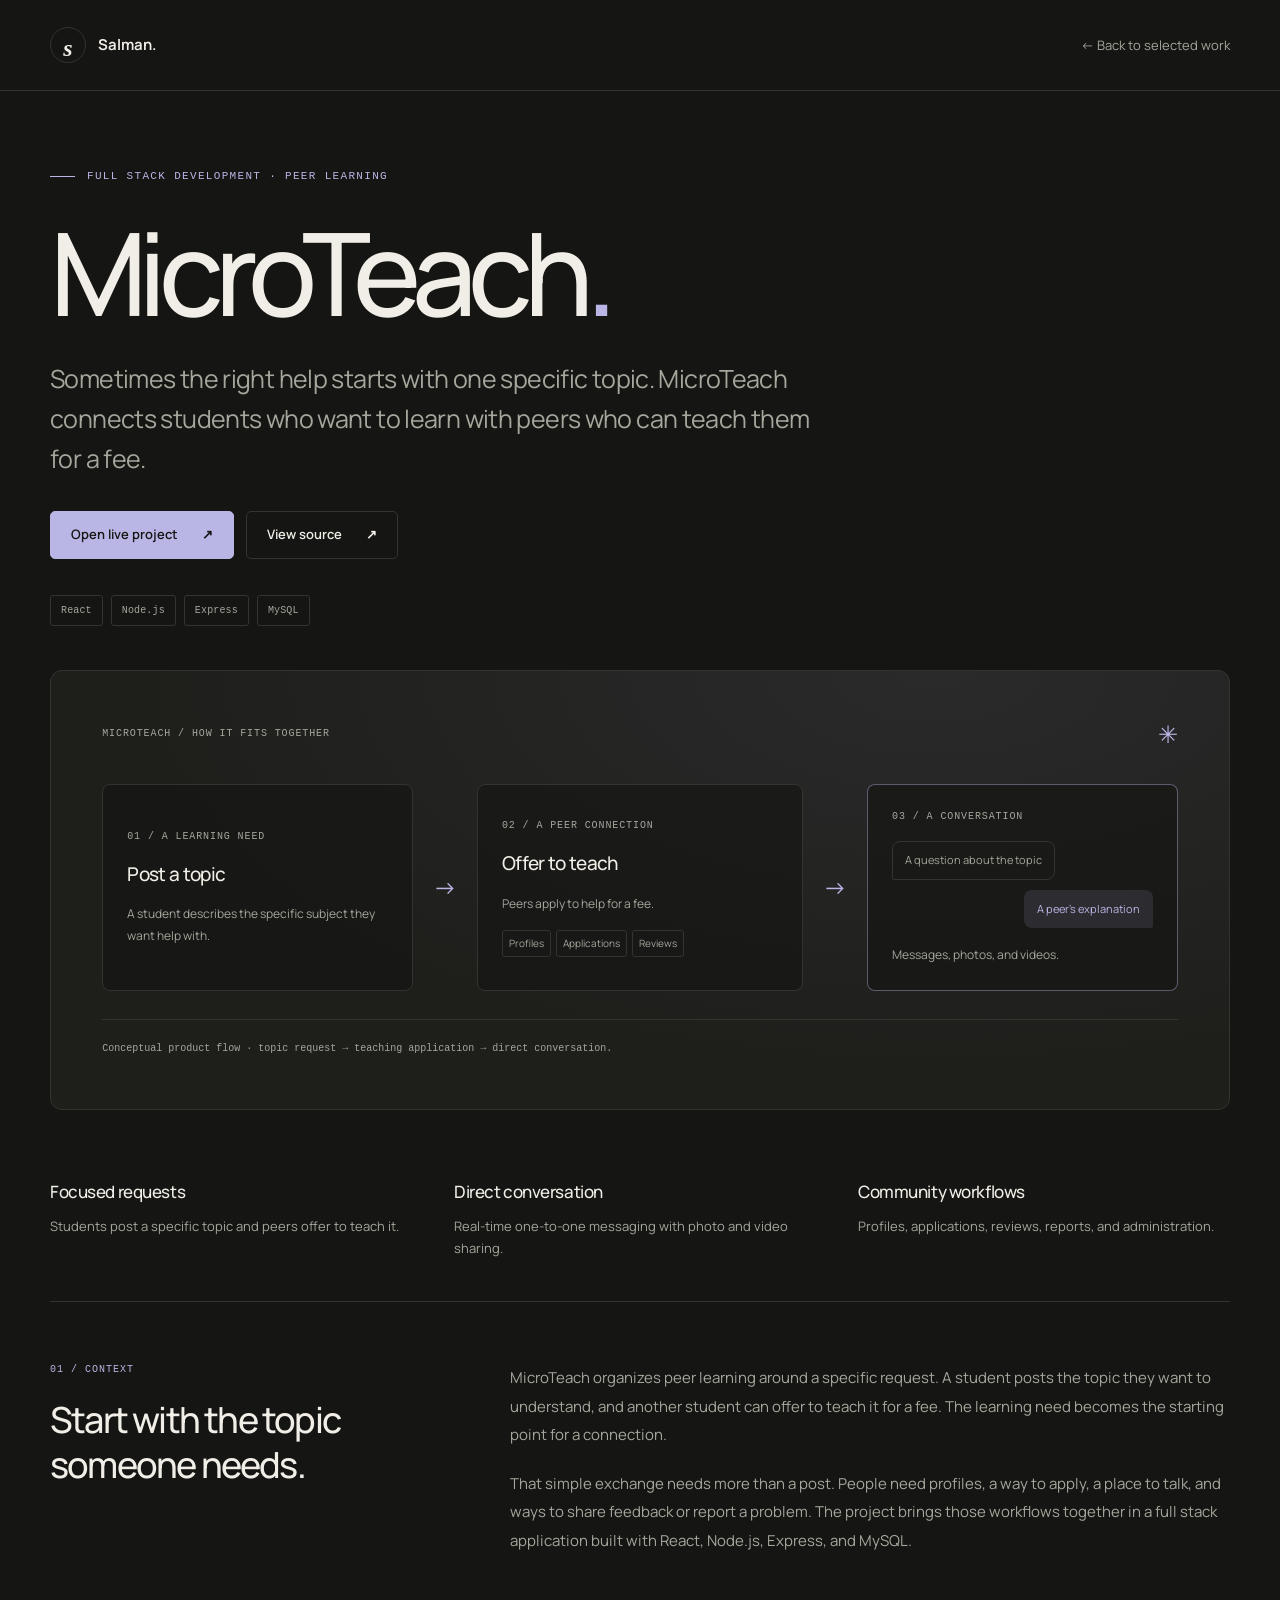
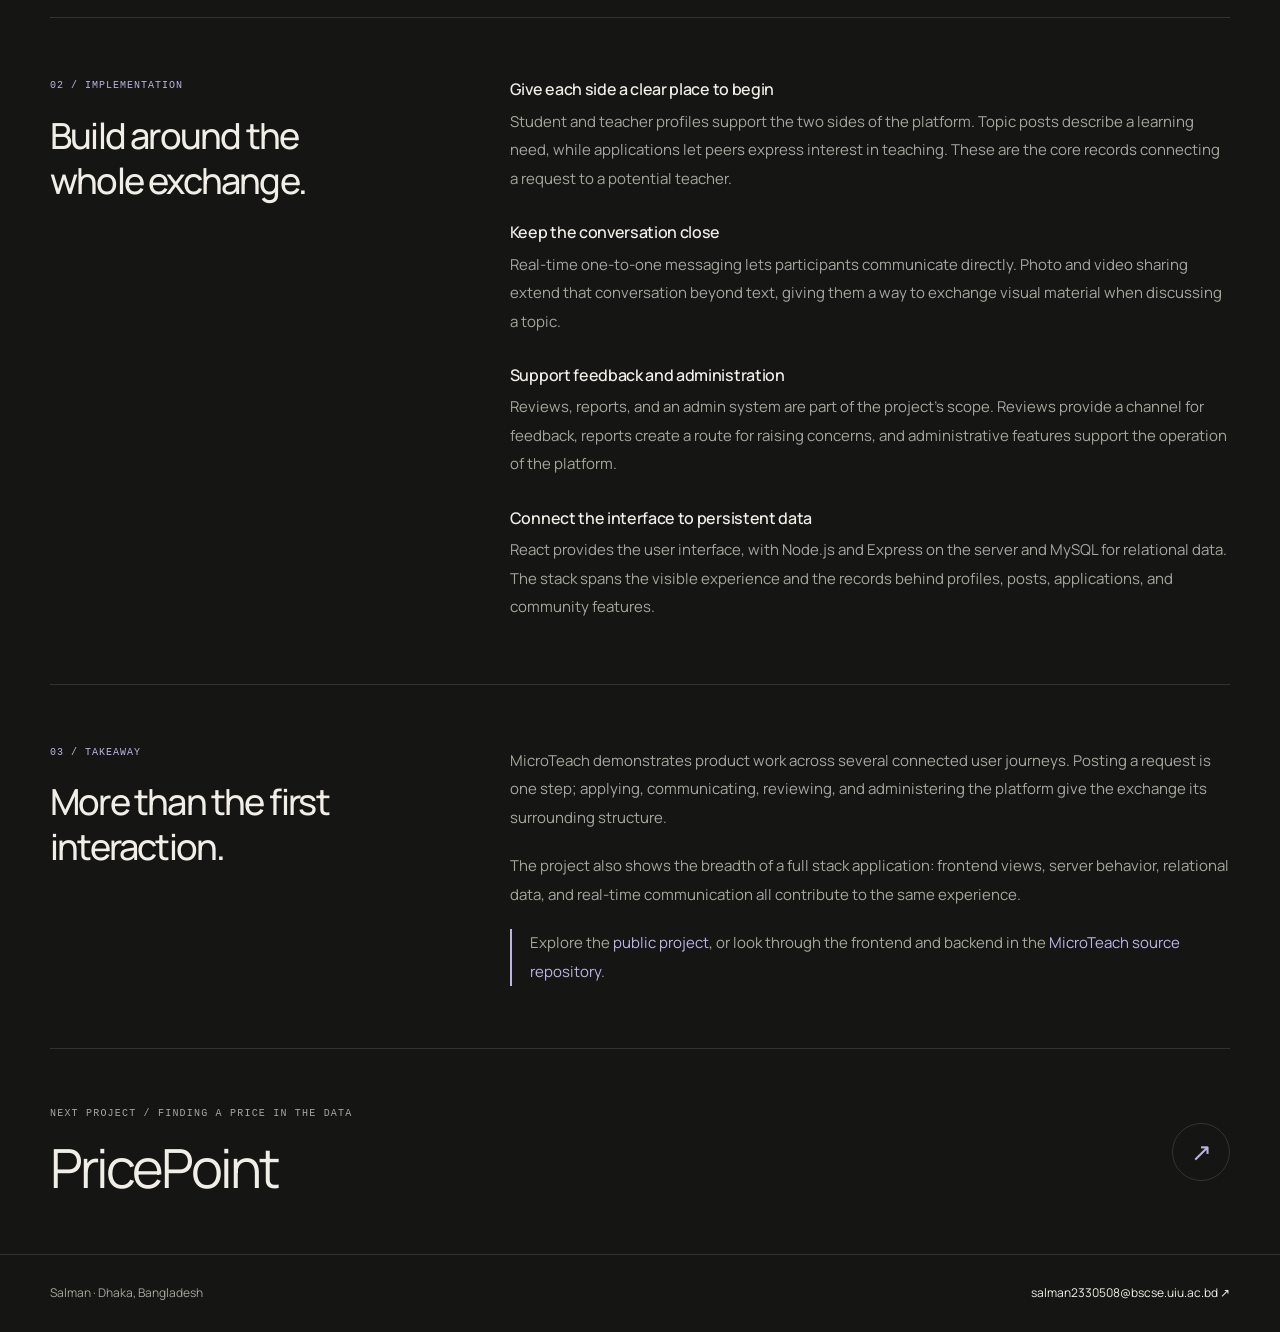
==== projects/microteach.html @ 87fa9e5b "Redesign portfolio around data science projects and optimize interactions" ====
<!DOCTYPE html>
<html lang="en">
<head>
  <meta charset="utf-8" />
  <meta name="viewport" content="width=device-width, initial-scale=1" />
  <script src="../assets/js/theme.js"></script>
  <meta name="theme-color" content="#151513" />
  <meta name="description" content="A peer teaching platform where students post specific learning needs and peers offer to teach them for a fee." />
  <meta name="author" content="Salman" />
  <meta property="og:type" content="article" />
  <meta property="og:title" content="MicroTeach — Salman" />
  <meta property="og:description" content="A peer teaching platform where students post specific learning needs and peers offer to teach them for a fee." />
  <meta property="og:url" content="https://deepsalman.github.io/Portfolio/projects/microteach.html" />
  <meta property="og:site_name" content="Salman · Selected Work" />
  <meta property="og:image" content="https://deepsalman.github.io/Portfolio/assets/images/social-preview.png" />
  <meta property="og:image:alt" content="Salman — selected work in machine learning, AI, and full stack development." />
  <meta name="twitter:card" content="summary_large_image" />
  <meta name="twitter:image" content="https://deepsalman.github.io/Portfolio/assets/images/social-preview.png" />
  <link rel="canonical" href="https://deepsalman.github.io/Portfolio/projects/microteach.html" />
  <link rel="icon" href="../assets/images/favicon.svg" type="image/svg+xml" />
  <link rel="preload" href="../assets/fonts/manrope-variable.ttf" as="font" type="font/ttf" crossorigin />
  <link rel="stylesheet" href="../assets/css/style.css" />
  <link rel="stylesheet" href="../assets/css/case-study.css" />
  <script src="../assets/js/main.js" type="module"></script>
  <title>MicroTeach — Salman</title>
</head>
<body class="case-page case-page--microteach">
  <a class="skip-link" href="#main">Skip to content</a>
  <header class="case-header">
    <div class="case-container case-header-inner">
      <a class="case-brand" href="../index.html" aria-label="Salman — home"><span class="case-monogram" aria-hidden="true">s</span>Salman.</a>
      <a class="case-back" href="../index.html#work">← Back to selected work</a>
    </div>
  </header>

  <main id="main" class="case-container">
    <div class="case-hero">
      <p class="case-eyebrow">Full stack development · Peer learning</p>
      <h1 class="case-title">MicroTeach<span>.</span></h1>
      <p class="case-intro">Sometimes the right help starts with one specific topic. MicroTeach connects students who want to learn with peers who can teach them for a fee.</p>
      <div class="case-actions">
        <a class="case-button case-button-primary" href="https://microteach-six.vercel.app" target="_blank" rel="noopener noreferrer">Open live project <span aria-hidden="true">↗</span></a>
          <a class="case-button" href="https://github.com/DeepSalman/MicroTeach" target="_blank" rel="noopener noreferrer">View source <span aria-hidden="true">↗</span></a>
      </div>
      <ul class="case-tags" aria-label="Technology stack"><li>React</li><li>Node.js</li><li>Express</li><li>MySQL</li></ul>
    </div>

    <figure class="case-figure">
      <div class="case-figure-top"><span class="case-figure-label">MicroTeach / How it fits together</span><span class="case-figure-mark" aria-hidden="true">✳</span></div>
      <div class="case-diagram">
          <div class="case-diagram-card">
            <span class="case-step-label">01 / A learning need</span>
            <h2 class="case-diagram-title">Post a topic</h2>
            <p>A student describes the specific subject they want help with.</p>
          </div>
          <span class="case-diagram-arrow" aria-hidden="true">→</span>
          <div class="case-diagram-card">
            <span class="case-step-label">02 / A peer connection</span>
            <h2 class="case-diagram-title">Offer to teach</h2>
            <p>Peers apply to help for a fee.</p>
            <ul class="case-feature-list"><li>Profiles</li><li>Applications</li><li>Reviews</li></ul>
          </div>
          <span class="case-diagram-arrow" aria-hidden="true">→</span>
          <div class="case-diagram-card is-accent">
            <span class="case-step-label">03 / A conversation</span>
            <div class="case-message">A question about the topic</div>
            <div class="case-message reply">A peer’s explanation</div>
            <p>Messages, photos, and videos.</p>
          </div>
      </div>
      <figcaption class="case-figure-caption">Conceptual product flow · topic request → teaching application → direct conversation.</figcaption>
    </figure>

    <ul class="case-highlights" aria-label="Project highlights">
        <li><strong>Focused requests</strong><span>Students post a specific topic and peers offer to teach it.</span></li>
        <li><strong>Direct conversation</strong><span>Real-time one-to-one messaging with photo and video sharing.</span></li>
        <li><strong>Community workflows</strong><span>Profiles, applications, reviews, reports, and administration.</span></li>
    </ul>

      <section class="case-section" aria-labelledby="section-1">
        <h2 class="case-section-title" id="section-1"><span class="case-section-number">01 / CONTEXT</span>Start with the topic someone needs.</h2>
        <div class="case-copy"><p>MicroTeach organizes peer learning around a specific request. A student posts the topic they want to understand, and another student can offer to teach it for a fee. The learning need becomes the starting point for a connection.</p>
              <p>That simple exchange needs more than a post. People need profiles, a way to apply, a place to talk, and ways to share feedback or report a problem. The project brings those workflows together in a full stack application built with React, Node.js, Express, and MySQL.</p></div>
      </section>

      <section class="case-section" aria-labelledby="section-2">
        <h2 class="case-section-title" id="section-2"><span class="case-section-number">02 / IMPLEMENTATION</span>Build around the whole exchange.</h2>
        <div class="case-copy"><h3>Give each side a clear place to begin</h3>
              <p>Student and teacher profiles support the two sides of the platform. Topic posts describe a learning need, while applications let peers express interest in teaching. These are the core records connecting a request to a potential teacher.</p>
              <h3>Keep the conversation close</h3>
              <p>Real-time one-to-one messaging lets participants communicate directly. Photo and video sharing extend that conversation beyond text, giving them a way to exchange visual material when discussing a topic.</p>
              <h3>Support feedback and administration</h3>
              <p>Reviews, reports, and an admin system are part of the project’s scope. Reviews provide a channel for feedback, reports create a route for raising concerns, and administrative features support the operation of the platform.</p>
              <h3>Connect the interface to persistent data</h3>
              <p>React provides the user interface, with Node.js and Express on the server and MySQL for relational data. The stack spans the visible experience and the records behind profiles, posts, applications, and community features.</p></div>
      </section>

      <section class="case-section" aria-labelledby="section-3">
        <h2 class="case-section-title" id="section-3"><span class="case-section-number">03 / TAKEAWAY</span>More than the first interaction.</h2>
        <div class="case-copy"><p>MicroTeach demonstrates product work across several connected user journeys. Posting a request is one step; applying, communicating, reviewing, and administering the platform give the exchange its surrounding structure.</p>
              <p>The project also shows the breadth of a full stack application: frontend views, server behavior, relational data, and real-time communication all contribute to the same experience.</p>
              <p class="case-note">Explore the <a href="https://microteach-six.vercel.app" target="_blank" rel="noopener noreferrer">public project</a>, or look through the frontend and backend in the <a href="https://github.com/DeepSalman/MicroTeach" target="_blank" rel="noopener noreferrer">MicroTeach source repository</a>.</p></div>
      </section>

    <nav aria-label="More selected work">
      <a class="case-next" href="pricepoint.html" aria-label="Next project: PricePoint — Finding a price in the data">
        <span><span class="case-next-label">Next project / Finding a price in the data</span><span class="case-next-title">PricePoint</span></span>
        <span class="case-next-arrow" aria-hidden="true">↗</span>
      </a>
    </nav>
  </main>

  <footer class="case-footer">
    <div class="case-container case-footer-inner">
      <span>Salman · Dhaka, Bangladesh</span>
      <a href="mailto:salman2330508@bscse.uiu.ac.bd">salman2330508@bscse.uiu.ac.bd ↗</a>
    </div>
  </footer>
</body>
</html>
---- assets/css/style.css ----
@font-face{font-family:Manrope;src:url('../fonts/manrope-variable.ttf') format('truetype');font-weight:200 800;font-style:normal;font-display:swap}

:root{color-scheme:dark;--bg:#151513;--surface:#1e1e1b;--surface-raised:#272722;--text:#f1eee7;--muted:#a6a69d;--line:#34342f;--accent:#e7ac83;--sage:#b7c9a0;--font-sans:Manrope,Arial,sans-serif;--font-serif:Georgia,'Times New Roman',serif;--font-mono:'SFMono-Regular',Consolas,'Liberation Mono',monospace;--ease:cubic-bezier(.2,.7,.2,1)}

:root[data-theme=light]{color-scheme:light;--bg:#f4f1e9;--surface:#ebe7dd;--surface-raised:#e3dfd4;--text:#24251f;--muted:#66685f;--line:#d4d1c5;--accent:#96512d;--sage:#516744}

*,*::before,*::after{box-sizing:border-box}
html{scroll-behavior:smooth;scroll-padding-top:100px}
body{margin:0;background:var(--bg);color:var(--text);font-family:var(--font-sans);font-size:15px;line-height:1.7;-webkit-font-smoothing:antialiased}
body:has(dialog[open]){overflow:hidden}
button,input,textarea{font:inherit}
button,a{-webkit-tap-highlight-color:transparent}
button{cursor:pointer}
button{color:inherit}
a{color:inherit;text-decoration:none}
img,svg{display:block;max-width:100%}
button svg,a svg{flex-shrink:0}
h1,h2,h3,p{margin:0}
h1,h2,h3{line-height:1.15;letter-spacing:-.045em;font-weight:500}
p{color:var(--muted)}
em{font-family:var(--font-serif);font-weight:400;color:var(--accent)}
::selection{color:var(--bg);background:var(--accent)}
:focus-visible{outline:2px solid var(--accent);outline-offset:6px}
.container{width:calc(100% - 112px);max-width:1224px;margin-inline:auto}
.skip-link{position:fixed;top:-80px;left:24px;background:var(--accent);color:#151513;padding:12px 20px;z-index:100}
.skip-link:focus{top:12px}

.site-header{position:relative;z-index:20}
.nav{min-height:112px;display:flex;align-items:center;gap:32px;border-bottom:1px solid var(--line)}
.brand{display:flex;align-items:center;gap:17px;margin-right:auto}
.brand-mark{display:flex;align-items:baseline;font-family:var(--font-serif);font-weight:bold;font-size:53px;line-height:1;letter-spacing:-6px;width:49px}
.brand-mark span{color:var(--accent)}
.brand-name{font-size:18px;letter-spacing:-.05em;font-weight:700}
.brand-name>span{display:block;font-family:var(--font-mono);font-size:8px;letter-spacing:.13em;color:var(--muted);margin-top:3px}
.nav-links{display:flex;align-items:center;gap:34px;order:1}
.nav-link{font-size:13px;color:var(--muted);transition:color .2s}
.nav-link:hover,.text-link:hover{color:var(--accent)}
.nav-contact{font-size:13px;padding:10px 17px;border:1px solid var(--line);border-radius:6px;display:flex;gap:23px;align-items:center;transition:border-color .2s}
.nav-contact:hover{border-color:var(--accent)}
.nav-actions{display:flex;align-items:center;gap:10px;order:2}
.theme-toggle,.menu-toggle{display:grid;place-items:center;width:40px;height:40px;border:1px solid transparent;background:transparent;border-radius:50%;color:var(--muted)}
.theme-toggle:hover{border-color:var(--line);color:var(--text)}
.menu-toggle{display:none}

.hero{padding-top:76px;padding-bottom:68px;display:grid;grid-template-columns:1.3fr 1fr;gap:70px;align-items:center}
.hero-copy{padding-bottom:6px;animation:arrive .75s var(--ease) both}
.availability{display:inline-flex;align-items:center;gap:9px;font-family:var(--font-mono);font-size:9px;letter-spacing:.08em;color:var(--sage);margin-bottom:34px}
.status-dot{display:inline-block;width:6px;height:6px;background:var(--sage);border-radius:50%;flex:0 0 6px;box-shadow:0 0 0 4px color-mix(in srgb,var(--sage) 10%,transparent)}
.hero-intro{font-size:17px;color:var(--text);margin-bottom:20px;letter-spacing:-.015em}
h1{font-size:clamp(58px,6.4vw,88px);line-height:1.04;letter-spacing:-.065em}
h1 em{letter-spacing:-.065em}
.hero-description{max-width:430px;font-size:15px;line-height:1.85;margin-top:28px}
.hero-actions{display:flex;gap:12px;flex-wrap:wrap;margin-top:31px}
.button{display:inline-flex;align-items:center;justify-content:center;gap:25px;min-height:48px;padding:12px 20px;font-size:12px;font-weight:600;border:1px solid var(--line);border-radius:5px;transition:transform .2s var(--ease),background .2s,border-color .2s;white-space:nowrap}
.button:hover{transform:translateY(-2px)}
.button-primary{background:var(--accent);border-color:var(--accent);color:#241c16}
.button-primary:hover{background:#f0be9b;border-color:#f0be9b}
.button-secondary{background:transparent;color:var(--text)}
.button-secondary:hover{background:var(--surface);border-color:var(--muted)}
.button span[aria-hidden]{font-size:19px;line-height:1}
.hero-footnote{display:flex;gap:14px;align-items:center;margin-top:38px;font-size:10px;color:var(--muted);line-height:1.7}
.hero-footnote strong{font-weight:400;color:var(--text)}
.mini-cross{font-size:29px;color:var(--accent)}
.portrait-stage{height:515px;position:relative;border:1px solid #7d7767;border-radius:5px;background:#b7ad98;overflow:hidden;isolation:isolate;animation:arrive .85s .1s var(--ease) both}
.portrait-grid{position:absolute;inset:0;background-image:linear-gradient(#3b39230e 1px,transparent 1px),linear-gradient(90deg,#3b39230e 1px,transparent 1px);background-size:38px 38px}
.portrait-index{position:absolute;top:22px;left:24px;font-family:var(--font-mono);font-size:8px;letter-spacing:.1em;color:#454336;z-index:3}
.portrait-orbit{position:absolute;border:1px solid #e7deca;opacity:.55;border-radius:50%;width:360px;height:360px;top:57px;left:50%;transform:translateX(-50%)}
.orbit-two{width:430px;height:430px;top:22px}
.portrait-spark{position:absolute;font-size:88px;font-family:var(--font-serif);line-height:1;right:21px;top:54px;color:#665b46;opacity:.4;transform:rotate(10deg)}
.hero-portrait{width:100%;height:100%;object-fit:cover;object-position:center 20px;position:relative;z-index:2;filter:saturate(.72);transform:translateY(33px)}
.portrait-caption{position:absolute;bottom:0;left:0;right:0;display:flex;align-items:center;justify-content:space-between;gap:10px;padding:17px 23px;color:#f3eee3;background:#24251ee6;z-index:4;font-family:var(--font-mono);font-size:8px;letter-spacing:.04em}
.portrait-caption>span:first-child{display:flex;align-items:center;gap:9px}
.portrait-note{position:absolute;z-index:4;left:20px;bottom:73px;display:flex;gap:12px;padding:11px 16px;align-items:center;background:#ece5d6;color:#444438;border-radius:4px;font-size:10px;box-shadow:0 7px 20px #0002;transform:rotate(-4deg);line-height:1.6}
.portrait-note strong{font-weight:600}
.note-icon{font-size:28px;color:#7f7159}
.intro-strip{display:flex;align-items:center;justify-content:space-between;border-top:1px solid var(--line);border-bottom:1px solid var(--line);padding-block:24px;font-family:var(--font-mono);font-size:9px;letter-spacing:.05em;color:var(--muted)}
.intro-strip a{font-family:var(--font-sans);font-size:11px;letter-spacing:0;color:var(--text);display:flex;align-items:center;gap:32px}
.intro-strip a span{color:var(--accent);font-size:19px}

.section{padding-block:108px}
.section-heading{display:flex;align-items:flex-end;justify-content:space-between;gap:44px;margin-bottom:42px}
.eyebrow{font-family:var(--font-mono);font-size:9px;line-height:1.5;letter-spacing:.14em;color:var(--muted);display:flex;gap:18px;align-items:center;margin-bottom:24px}
.eyebrow>span{color:var(--accent)}
h2{font-size:clamp(32px,3.5vw,47px);line-height:1.18;letter-spacing:-.05em}
.section-heading>p{font-size:12px;line-height:1.9;margin-bottom:3px}
.project-grid{display:grid;grid-template-columns:1fr 1fr;gap:26px}
.project-card{position:relative;display:flex;flex-direction:column;border:1px solid var(--line);border-radius:6px;overflow:hidden;background:var(--surface);transition:border-color .25s,transform .25s var(--ease)}
.project-card:hover{border-color:var(--muted);transform:translateY(-4px)}
.project-card.featured{grid-column:1/-1;display:grid;grid-template-columns:1fr 1.1fr;min-height:360px}
.project-copy{padding:32px;display:flex;flex-direction:column;align-items:flex-start;flex:1}
.featured .project-copy{padding:44px}
.project-index{font-family:var(--font-mono);font-size:9px;letter-spacing:.1em;color:var(--muted);margin-bottom:22px}
.project-copy h3{font-size:30px;margin-bottom:14px}
.featured .project-copy h3{font-size:38px}
.project-copy p{font-size:12px;line-height:1.85;max-width:350px;margin-bottom:20px}
.project-tags{display:flex;flex-wrap:wrap;gap:7px;margin-bottom:25px}
.project-tags span{font-family:var(--font-mono);font-size:8px;border:1px solid var(--line);border-radius:3px;padding:4px 8px;color:var(--muted)}
.project-cta{display:flex;justify-content:space-between;align-items:center;width:100%;font-size:11px;color:var(--text);margin-top:auto}
.project-cta .arrow-circle{width:30px;height:30px;display:grid;place-items:center;border:1px solid var(--line);border-radius:50%;font-size:17px;transition:background .2s,color .2s}
.project-card:hover .arrow-circle{background:var(--accent);color:var(--bg);border-color:var(--accent)}
.project-art{height:270px;position:relative;overflow:hidden;display:flex;align-items:center;justify-content:center;border-bottom:1px solid var(--line);order:-1}
.featured .project-art{height:100%;min-height:350px;border-bottom:0;border-left:1px solid var(--line);order:0}
.art-pricepoint{background:#b9aa8e;color:#262a25}
.art-routegpt{background:#b6c1a3;color:#303e31}
.art-microteach{background:#c2b8ca;color:#42364e}
.art-caption{position:absolute;bottom:15px;left:20px;right:20px;display:flex;justify-content:space-between;font:8px var(--font-mono);letter-spacing:.08em;opacity:.75;z-index:3}
.art-pricepoint::before,.art-routegpt::before,.art-microteach::before{content:'';position:absolute;inset:0;background-image:linear-gradient(#00000006 1px,transparent 1px),linear-gradient(90deg,#00000006 1px,transparent 1px);background-size:26px 26px}
.model-window{position:relative;width:80%;max-width:390px;border-radius:8px;background:#20241f;color:#e1e5d8;padding:20px 24px;box-shadow:0 14px 28px #342b2420;transform:rotate(-3deg);transition:transform .4s var(--ease)}
.project-card:hover .model-window{transform:rotate(0)}
.model-window-top{display:flex;align-items:center;gap:5px;font:9px var(--font-mono);padding-bottom:15px;border-bottom:1px solid #ffffff18}
.model-window-top i{width:5px;height:5px;border-radius:50%;background:#777a69}
.model-window-top span{margin-left:9px;color:#b5bcaa}
.model-window-title{display:flex;align-items:center;justify-content:space-between;padding-top:17px;font-size:11px}
.model-window-title span{font:8px var(--font-mono);color:#bcc9a7;border:1px solid #798569;border-radius:3px;padding:3px 6px}
.model-chart{width:100%;height:112px;margin:12px 0}
.model-footer{font:8px var(--font-mono);display:flex;justify-content:space-between;border-top:1px solid #ffffff18;padding-top:12px;color:#c9c6b8}
.route-diagram{position:relative;width:86%;height:83%}
.route-callout{position:absolute;top:32px;left:30px;background:#f0f0e4;padding:11px 15px;border-radius:6px;box-shadow:0 4px 15px #27362610;font-size:11px;color:#334230}
.route-callout span{display:block;font:7px var(--font-mono);opacity:.6;margin-bottom:3px}
.teach-board{width:82%;height:76%;position:relative}
.teach-card{position:absolute;border:1px solid #fff5;border-radius:6px;padding:18px 20px;box-shadow:0 8px 20px #40354b15;background:#f0eaf1;color:#443c49;width:82%;top:17px;left:0;transform:rotate(-5deg)}
.teach-card.second{left:auto;right:0;top:86px;transform:rotate(4deg);background:#463c50;color:#eee8f2}
.teach-card>span{display:block;font:8px var(--font-mono);opacity:.7;margin-bottom:10px}
.teach-card strong{font-size:17px;letter-spacing:-.03em;font-weight:500}
.teach-card small{display:block;font-size:9px;margin-top:8px;opacity:.8}
.teach-avatars{position:absolute;right:18px;top:17px;display:flex}
.teach-avatars i{width:22px;height:22px;display:grid;place-items:center;border:2px solid #f0eaf1;border-radius:50%;background:#b6bc9c;color:#34392b;font-style:normal;font-size:9px}
.teach-avatars i+i{margin-left:-6px;background:#d6b298}
.work-footer{display:flex;justify-content:space-between;align-items:center;gap:20px;padding-top:24px;font-size:10px;color:var(--muted)}
.text-link{display:inline-flex;gap:20px;align-items:center;font-size:11px;transition:color .2s}
.text-link span{font-size:17px}

.about-section{padding-block:100px;background:var(--surface);border-block:1px solid var(--line)}
.about-grid{display:grid;grid-template-columns:1fr 1.1fr;gap:110px}
.about-heading h2{font-size:clamp(33px,3.6vw,48px)}
.about-lead{font-size:12px;margin-top:20px;margin-bottom:32px}
.about-heading .text-link{color:var(--accent)}
.about-content>p{font-size:13px;line-height:1.95;margin-bottom:20px}
.about-content>p:first-child{font-size:16px;color:var(--text);line-height:1.8}
.about-facts{display:grid;grid-template-columns:1fr 1fr;border-top:1px solid var(--line);margin-top:30px;padding-top:25px;gap:20px}
.about-facts>div{display:flex;flex-direction:column;gap:12px}
.about-facts strong{font-size:37px;line-height:1;letter-spacing:-.06em;font-weight:500}
.about-facts strong>span{color:var(--accent)}
.about-facts div>span{font-size:10px;line-height:1.7;color:var(--muted)}
.journey{display:grid;grid-template-columns:.45fr 1.65fr;gap:70px;margin-top:74px;padding-top:36px;border-top:1px solid var(--line)}
.journey-label{font:9px/1.9 var(--font-mono);letter-spacing:.1em;color:var(--muted)}
.journey-item{display:grid;grid-template-columns:143px 1fr auto;gap:22px;padding:23px 0;border-bottom:1px solid var(--line);align-items:start}
.journey-item:first-child{padding-top:0}
.journey-item:last-child{border:0;padding-bottom:0}
.journey-date{font:8px/1.8 var(--font-mono);color:var(--muted);padding-top:2px}
.journey-item h3{font-size:13px;letter-spacing:-.02em;margin-bottom:7px;line-height:1.5}
.journey-item p{font-size:10px}
.journey-type{font:7px var(--font-mono);border:1px solid var(--line);padding:5px 7px;border-radius:3px;color:var(--muted);margin-top:2px}

.capability-grid{display:grid;grid-template-columns:repeat(3,1fr);border:1px solid var(--line);border-radius:6px;overflow:hidden}
.capability{padding:32px;display:flex;flex-direction:column;position:relative}
.capability+.capability{border-left:1px solid var(--line)}
.capability-icon{width:44px;height:44px;border:1px solid var(--line);border-radius:9px;display:grid;place-items:center;font-family:var(--font-serif);font-size:29px;color:var(--accent);margin-bottom:35px}
.code-icon{font:17px var(--font-mono)}
.capability-number{position:absolute;right:27px;top:45px;font:8px var(--font-mono);letter-spacing:.06em;color:var(--muted)}
.capability h3{font-size:18px;letter-spacing:-.03em;margin-bottom:16px;line-height:1.3}
.capability p{font-size:11px;line-height:1.85;margin-bottom:25px}
.tags{display:flex;gap:7px;flex-wrap:wrap;margin-top:auto;align-content:flex-start;min-height:69px}
.tags span{font-size:9px;line-height:1.5;padding:4px 9px;border-radius:3px;background:var(--surface);color:var(--muted)}
.capability>a{font-size:9px;margin-top:28px;display:flex;justify-content:space-between;align-items:center;gap:10px;color:var(--accent)}
.capability>a span{font-size:17px}
.currently{padding:32px 0 0;display:grid;grid-template-columns:1fr 1.5fr auto;align-items:center;gap:30px}
.currently>div{display:flex;align-items:center;gap:13px}
.currently .eyebrow{margin:0;font-size:8px;letter-spacing:.06em}
.currently>p{font-size:12px;line-height:1.8}
.currently-symbol{font-size:36px;color:var(--line)}

.os-invite{display:grid;grid-template-columns:260px 1fr auto;gap:36px;align-items:center;padding-block:30px;padding-inline:32px;background:var(--surface);border:1px solid var(--line);border-radius:7px}
.os-preview{border:1px solid #3a3c32;border-radius:6px;overflow:hidden;color:#cdd4bb;transform:rotate(-3deg);background:#191b16}
.os-preview-bar{display:flex;align-items:center;gap:4px;padding:10px 13px;border-bottom:1px solid #35382e}
.os-preview-bar i{width:5px;height:5px;background:#717563;border-radius:50%}
.os-preview-bar span{margin-left:12px;font:8px var(--font-mono);color:#888e79}
.os-preview-body{font:9px/2 var(--font-mono);padding:17px 14px}
.os-preview-body>span:first-child{color:#e7ac83}
.os-preview-result{color:#848f74;font-size:8px}
.os-invite .eyebrow{font-size:8px;margin-bottom:10px;color:var(--accent)}
.os-invite h2{font-size:22px;letter-spacing:-.035em;margin-bottom:11px}
.os-invite p:not(.eyebrow){font-size:11px;max-width:330px}
.os-invite .button{font-size:10px;gap:17px;padding-inline:17px}

.contact-section{padding-top:125px;padding-bottom:80px;display:grid;grid-template-columns:1.3fr 1fr;align-items:end;gap:75px}
.contact-section h2{font-size:clamp(39px,4.7vw,63px);line-height:1.1}
.contact-section>div>p:not(.eyebrow){max-width:430px;font-size:12px;line-height:1.9;margin-top:24px}
.contact-email{display:inline-flex;align-items:center;gap:60px;font-size:23px;letter-spacing:-.05em;border-bottom:1px solid var(--accent);padding:13px 0 10px;color:var(--accent);margin-top:26px}
.contact-email span{font-size:34px}
.contact-small-label{font:8px var(--font-mono);letter-spacing:.09em;color:var(--muted)}
.email-row{display:flex;align-items:center;justify-content:space-between;border-bottom:1px solid var(--line);gap:12px;padding:15px 0}
.email-row>a{font-size:12px}
.email-row>a:hover{color:var(--accent)}
.copy-button{display:grid;place-items:center;width:32px;height:36px;background:transparent;border:0;color:var(--muted)}
.copy-button:hover{color:var(--accent)}
.social-links{display:flex;gap:28px;justify-content:space-between;margin-top:22px;font-size:10px}
.social-links a:hover{color:var(--accent)}
.site-footer{border-top:1px solid var(--line);padding-block:26px;display:flex;gap:28px;align-items:center}
.footer-brand{font-weight:700;font-size:21px;letter-spacing:-.06em;margin-right:20px}
.footer-brand span{color:var(--accent)}
.site-footer>span{font-size:9px;color:var(--muted)}
.site-footer>span:nth-last-of-type(1){margin-left:auto}
.back-top{display:grid;place-items:center;width:32px;height:32px;border:1px solid var(--line);border-radius:50%;color:var(--muted);font-size:16px}
.back-top:hover{color:var(--accent);border-color:var(--accent)}
.toast{position:fixed;bottom:24px;left:50%;transform:translate(-50%,20px);padding:14px 22px;border:1px solid var(--line);background:var(--surface-raised);color:var(--text);font-size:12px;border-radius:6px;z-index:100;max-width:calc(100% - 32px);width:max-content;opacity:0;visibility:hidden;transition:opacity .2s,transform .2s,visibility .2s;box-shadow:0 8px 30px #0002}
.toast.visible{visibility:visible;opacity:1;transform:translate(-50%,0)}

@keyframes arrive{from{opacity:0;transform:translateY(18px)}
to{opacity:1;transform:translateY(0)}
}

@media(min-width:1500px){.hero{padding-top:90px;padding-bottom:80px}
.portrait-stage{height:550px}
.hero-portrait{object-position:center 10px}
}

@media(max-width:1100px){.container{width:calc(100% - 72px)}
.hero{gap:35px;padding-top:55px}
.portrait-stage{height:480px}
h1{font-size:68px}
.hero-actions .button{gap:15px;padding-inline:16px;font-size:11px}
.hero-description{font-size:14px}
.about-grid{gap:60px}
.journey{gap:40px;grid-template-columns:.35fr 1.65fr}
.journey-item{grid-template-columns:120px 1fr;gap:18px}
.journey-type{display:none}
.capability{padding:25px}
.capability-number{right:22px;font-size:7px}
.capability h3{font-size:16px}
.os-invite{grid-template-columns:200px 1fr;gap:28px}
.os-invite .button{grid-column:2;justify-self:start;margin-top:-12px}
.os-preview{grid-row:span 2}
.contact-section{gap:40px}
.email-row>a{font-size:10px}
.nav{gap:20px}
.nav-links{gap:25px}
}

@media(max-width:760px){html{scroll-padding-top:25px}
.container{width:calc(100% - 40px)}
.nav{min-height:88px;gap:14px;flex-wrap:wrap}
.brand{gap:12px}
.brand-mark{font-size:44px;width:39px}
.brand-name{font-size:16px}
.brand-name>span{font-size:7px}
.nav-actions{order:1}
.nav-links{order:2;width:100%;gap:24px;padding-bottom:22px;justify-content:center}
.nav-link{font-size:12px}
.nav-contact{padding:6px 10px;font-size:12px;gap:12px}
.js .menu-toggle{display:flex;flex-direction:column;justify-content:center;gap:5px;border-radius:5px}
.menu-toggle span{display:block;height:1px;width:17px;background:currentColor;transition:transform .2s}
.menu-toggle[aria-expanded=true] span:first-child{transform:translateY(3px) rotate(45deg)}
.menu-toggle[aria-expanded=true] span:last-child{transform:translateY(-3px) rotate(-45deg)}
.js .nav-links{display:none}
.js .nav-links.is-open{display:flex}
.hero{padding-top:45px;padding-bottom:40px;grid-template-columns:1fr;gap:40px}
.hero-copy{max-width:560px}
.availability{font-size:8px;margin-bottom:26px;letter-spacing:.035em}
.hero-intro{font-size:15px;margin-bottom:16px}
h1{font-size:clamp(59px,11.8vw,85px);line-height:1.04}
.hero-description{max-width:480px;line-height:1.8;margin-top:22px}
.hero-actions{margin-top:26px;gap:10px}
.hero-actions .button{font-size:11px;min-height:47px;padding:11px 16px;gap:17px}
.hero-footnote{margin-top:27px;font-size:9px}
.mini-cross{font-size:24px}
.portrait-stage{height:440px;width:100%;max-width:560px;justify-self:center}
.hero-portrait{object-fit:contain;width:100%;height:126%;object-position:center top;transform:translateY(9px)}
.portrait-orbit{top:25px;width:340px;height:340px}
.orbit-two{top:-20px;width:430px;height:430px}
.portrait-caption{padding:15px 19px}
.portrait-index{top:19px;left:19px;font-size:7px}
.portrait-spark{right:25px;top:34px}
.portrait-note{bottom:65px}
.intro-strip{padding-block:20px;gap:20px}
.intro-strip>span{font-size:7px;line-height:1.8;max-width:185px}
.intro-strip>a{font-size:9px;gap:12px;white-space:nowrap}
.section{padding-block:65px}
.section-heading{align-items:flex-start;flex-direction:column;gap:22px;margin-bottom:28px}
.section-heading>p{font-size:12px;line-height:1.8}
.section-heading>p br{display:none}
.eyebrow{font-size:8px;margin-bottom:18px;gap:14px}
h2{font-size:36px}
.project-grid{grid-template-columns:1fr;gap:22px}
.project-card.featured{display:flex;min-height:0}
.project-card .project-art{order:-1;height:260px;min-height:0;border:0;border-bottom:1px solid var(--line)}
.project-card .project-copy{padding:25px}
.project-card .project-copy h3{font-size:29px}
.project-copy p{font-size:12px;max-width:none}
.project-index{margin-bottom:15px}
.project-tags{margin-bottom:20px}
.model-window{max-width:330px;padding:15px 23px}
.model-chart{height:90px;margin-block:7px}
.model-window-title{padding-top:12px}
.model-window-top{padding-bottom:10px}
.model-footer{font-size:7px;padding-top:9px}
.art-caption{font-size:7px;bottom:10px}
.work-footer{align-items:flex-start;font-size:9px;gap:25px}
.work-footer>span{max-width:180px}
.work-footer .text-link{font-size:10px;gap:14px;white-space:nowrap}
.about-section{padding-block:62px}
.about-grid{grid-template-columns:1fr;gap:34px}
.about-heading h2{font-size:37px}
.about-lead{margin-top:16px;margin-bottom:22px}
.about-content>p{font-size:13px}
.about-content>p:first-child{font-size:15px}
.about-facts strong{font-size:36px}
.journey{margin-top:40px;padding-top:27px;grid-template-columns:1fr;gap:24px}
.journey-label{font-size:8px}
.journey-label br{display:none}
.journey-item{grid-template-columns:1fr;gap:9px;padding-block:20px}
.journey-date{font-size:8px}
.journey-item h3{font-size:13px}
.journey-item p{font-size:11px}
.capability-grid{grid-template-columns:1fr}
.capability{padding:26px}
.capability+.capability{border-left:0;border-top:1px solid var(--line)}
.capability-icon{margin-bottom:25px}
.capability-number{top:42px;right:26px;font-size:8px}
.capability h3{font-size:19px}
.capability p{font-size:12px;max-width:420px;margin-bottom:20px}
.tags{min-height:0;gap:8px}
.tags span{font-size:10px}
.capability>a{font-size:11px;margin-top:22px}
.currently{grid-template-columns:1fr auto;gap:17px;padding-top:27px}
.currently>div{grid-column:1/-1}
.currently>p{font-size:11px}
.currently-symbol{font-size:28px}
.os-invite{grid-template-columns:1fr;gap:24px;padding:26px}
.os-preview{grid-row:auto;max-width:270px;width:100%;justify-self:start}
.os-invite .button{grid-column:auto;margin-top:0;font-size:11px}
.os-invite h2{font-size:22px}
.os-invite p:not(.eyebrow){font-size:12px}
.contact-section{padding-top:78px;padding-bottom:50px;grid-template-columns:1fr;gap:40px}
.contact-section h2{font-size:44px}
.contact-section>div>p:not(.eyebrow){font-size:13px;max-width:480px}
.contact-email{font-size:23px;margin-top:20px}
.contact-small-label{font-size:8px}
.email-row>a{font-size:12px}
.social-links{justify-content:flex-start;gap:36px;font-size:11px}
.site-footer{padding-block:25px;gap:20px;flex-wrap:wrap}
.footer-brand{font-size:22px;margin-right:auto}
.site-footer>span:first-of-type{order:4;width:100%;font-size:9px}
.site-footer>span:nth-last-of-type(1){margin-left:0}
.back-top{width:30px;height:30px}
}

@media(max-width:380px){.container{width:calc(100% - 32px)}
.hero-actions .button{padding-inline:12px;gap:10px;font-size:10px}
h1{font-size:56px}
.availability{font-size:7px}
.portrait-stage{height:390px}
.hero-portrait{height:123%}
.contact-section h2{font-size:39px}
.nav-links{gap:20px}
.nav-link,.nav-contact{font-size:10px}
.intro-strip>a{font-size:8px}
.intro-strip>span{font-size:6px;max-width:155px}
}

@media(prefers-reduced-motion:reduce){html{scroll-behavior:auto}
*,*::before,*::after{animation:none!important;transition:none!important}
.project-card:hover,.button:hover{transform:none}
}

@media print{body{background:#fff;color:#111}
.site-header,.os-invite,.theme-toggle,.copy-button,.back-top,.toast,.portrait-stage{display:none}
.container{width:100%;max-width:none}
.hero,.about-grid,.contact-section{display:block;padding:20px 0}
.section,.about-section{padding:25px 0;background:none}
.project-card,.capability{break-inside:avoid;background:#fff}
.project-art{display:none}
.project-card.featured{display:block}
.project-grid{display:block}
.project-card{margin-bottom:20px}
.project-card p,p{color:#444}
a{text-decoration:underline}
.site-footer{padding:15px 0}
h1{font-size:44px}
h2{font-size:30px}
em{color:#765137}
}

/* Filled controls need a lighter foreground against the light theme's copper. */
[data-theme=light] .button-primary,[data-theme=light] .skip-link{color:#fff}

[data-theme=light] .button-primary:hover{color:#241c16}
---- assets/css/case-study.css ----
.case-page {
  --case-accent: var(--accent, #e7ac83);
  --case-on-accent: #151513;
  overflow-x: clip;
}

.case-page--routegpt { --case-accent: #b7c9a0; }
.case-page--microteach { --case-accent: #b9b5e5; }
:root[data-theme="light"] .case-page { --case-on-accent: #fff; }
:root[data-theme="light"] .case-page--routegpt { --case-accent: #4b6742; }
:root[data-theme="light"] .case-page--microteach { --case-accent: #65518d; }
.case-page .skip-link { color: var(--case-on-accent); }
.case-container { width: min(1180px, calc(100% - 48px)); margin-inline: auto; }
.case-header { border-bottom: 1px solid var(--line, #34342f); }
.case-header-inner { display: flex; align-items: center; justify-content: space-between; min-height: 90px; gap: 24px; }
.case-brand { display: inline-flex; align-items: center; gap: 12px; color: var(--text, #f1eee7); font-size: 15px; font-weight: 650; text-decoration: none; }
.case-monogram { display: grid; place-items: center; width: 36px; height: 36px; border: 1px solid var(--line, #34342f); border-radius: 50%; font-family: var(--font-serif, Georgia, serif); font-style: italic; font-size: 24px; }
.case-back { color: var(--muted, #a6a69d); font-size: 13px; text-decoration: none; }
.case-back:hover { color: var(--text, #f1eee7); }
.case-hero { padding-block: 76px 44px; }
.case-eyebrow { display: flex; align-items: center; gap: 12px; margin: 0 0 28px; color: var(--case-accent); font-family: var(--font-mono, monospace); font-size: 11px; letter-spacing: .12em; line-height: 1.7; text-transform: uppercase; }
.case-eyebrow::before { content: ""; width: 25px; height: 1px; background: currentColor; }
.case-title { margin: 0; font-size: clamp(56px, 9vw, 118px); font-weight: 500; letter-spacing: -.075em; line-height: 1.02; }
.case-title span { color: var(--case-accent); }
.case-intro { max-width: 760px; margin: 28px 0 0; color: var(--muted, #a6a69d); font-size: clamp(18px, 2.15vw, 25px); line-height: 1.6; letter-spacing: -.025em; }
.case-actions { display: flex; flex-wrap: wrap; gap: 12px; margin-top: 32px; }
.case-button { display: inline-flex; align-items: center; justify-content: center; gap: 24px; min-height: 48px; padding: 12px 20px; border: 1px solid var(--line, #34342f); border-radius: 5px; color: var(--text, #f1eee7); font-size: 13px; font-weight: 600; line-height: 1.5; text-decoration: none; transition: background-color .15s, border-color .15s; }
.case-button:hover { background: var(--surface, #1e1e1b); border-color: var(--muted, #a6a69d); }
.case-button-primary { background: var(--case-accent); border-color: var(--case-accent); color: var(--case-on-accent); }
.case-button-primary:hover { background: #f1eee7; border-color: #f1eee7; color: #151513; }
.case-tags { display: flex; flex-wrap: wrap; gap: 8px; list-style: none; margin: 36px 0 0; padding: 0; }
.case-tags li { padding: 6px 10px; border: 1px solid var(--line, #34342f); border-radius: 3px; color: var(--muted, #a6a69d); font-family: var(--font-mono, monospace); font-size: 10px; letter-spacing: .015em; }
.case-figure { position: relative; margin: 0; padding: clamp(24px, 4vw, 52px); border: 1px solid var(--line, #34342f); border-radius: 12px; background: radial-gradient(ellipse at 75% 0%, color-mix(in srgb, var(--case-accent) 8%, transparent), transparent 65%), var(--surface, #1e1e1b); }
.case-figure-top { display: flex; align-items: center; justify-content: space-between; gap: 20px; padding-bottom: 38px; }
.case-figure-label, .case-step-label { color: var(--muted, #a6a69d); font-family: var(--font-mono, monospace); font-size: 10px; line-height: 1.6; letter-spacing: .09em; text-transform: uppercase; }
.case-figure-mark { color: var(--case-accent); font-size: 24px; line-height: 1; }
.case-diagram { display: grid; grid-template-columns: 1fr 40px 1.05fr 40px 1fr; align-items: center; gap: 12px; }
.case-diagram-card { align-self: stretch; display: flex; flex-direction: column; justify-content: center; gap: 16px; padding: 24px; border: 1px solid var(--line, #34342f); border-radius: 8px; background: color-mix(in srgb, var(--bg, #151513) 65%, transparent); }
.case-diagram-card.is-accent { border-color: color-mix(in srgb, var(--case-accent) 42%, transparent); }
.case-diagram-title { margin: 0; font-size: 19px; line-height: 1.4; font-weight: 500; letter-spacing: -.035em; }
.case-diagram-card p { margin: 0; color: var(--muted, #a6a69d); font-size: 12px; line-height: 1.8; }
.case-diagram-arrow { text-align: center; color: var(--case-accent); font-size: 24px; }
.case-models { display: grid; grid-template-columns: 1fr 1fr; gap: 8px; padding: 0; margin: 0; list-style: none; }
.case-models li { display: flex; align-items: center; min-height: 50px; padding: 10px; border-radius: 4px; background: color-mix(in srgb, var(--case-accent) 9%, transparent); color: var(--text, #f1eee7); font-size: 11px; line-height: 1.6; }
.case-feature-list { display: flex; flex-wrap: wrap; gap: 5px; list-style: none; margin: 0; padding: 0; }
.case-feature-list li { padding: 4px 6px; border: 1px solid var(--line, #34342f); border-radius: 3px; color: var(--muted, #a6a69d); font-size: 10px; }
.case-figure-caption { margin-top: 28px; padding-top: 20px; border-top: 1px solid var(--line, #34342f); color: var(--muted, #a6a69d); font-family: var(--font-mono, monospace); font-size: 10px; line-height: 1.8; }
.case-estimate { display: flex; align-items: baseline; gap: 8px; margin: 3px 0; color: var(--case-accent); }
.case-estimate span { font-size: 32px; }
.case-estimate i { display: inline-block; width: 19px; height: 2px; background: var(--case-accent); }
.case-route { display: flex; align-items: center; gap: 6px; padding-block: 8px; }
.case-route i { width: 12px; height: 12px; flex-shrink: 0; border: 2px solid var(--case-accent); border-radius: 50%; }
.case-route i:nth-of-type(2) { width: 18px; height: 18px; border-width: 4px; }
.case-route b { flex: 1; height: 1px; background: var(--case-accent); }
.case-message { max-width: 100%; width: fit-content; padding: 10px 12px; border: 1px solid var(--line, #34342f); border-radius: 8px 8px 8px 2px; color: var(--muted, #a6a69d); font-size: 11px; line-height: 1.5; }
.case-message.reply { align-self: flex-end; margin-top: -6px; border-color: transparent; border-radius: 8px 8px 2px 8px; background: color-mix(in srgb, var(--case-accent) 12%, transparent); color: var(--case-accent); }
.case-highlights { display: grid; grid-template-columns: repeat(3, 1fr); gap: 32px; margin: 40px 0 0; padding: 28px 0 42px; border-bottom: 1px solid var(--line, #34342f); list-style: none; }
.case-highlights strong { display: block; margin-bottom: 8px; color: var(--text, #f1eee7); font-size: 17px; font-weight: 500; letter-spacing: -.025em; }
.case-highlights span { display: block; color: var(--muted, #a6a69d); font-size: 13px; line-height: 1.7; }
.case-section { display: grid; grid-template-columns: .7fr 1.3fr; gap: 72px; padding-block: 62px; border-bottom: 1px solid var(--line, #34342f); }
.case-section-title { margin: 0; max-width: 320px; font-size: clamp(26px, 3vw, 36px); line-height: 1.25; font-weight: 500; letter-spacing: -.05em; }
.case-section-number { display: block; margin-bottom: 20px; color: var(--case-accent); font-family: var(--font-mono, monospace); font-size: 10px; letter-spacing: .1em; }
.case-copy > :first-child { margin-top: 0; }
.case-copy > :last-child { margin-bottom: 0; }
.case-copy p { margin: 0 0 20px; color: var(--muted, #a6a69d); font-size: 15px; line-height: 1.9; }
.case-copy h3 { margin: 30px 0 9px; color: var(--text, #f1eee7); font-size: 16px; font-weight: 550; letter-spacing: -.02em; }
.case-copy a { color: var(--case-accent); text-underline-offset: 4px; }
.case-copy strong { color: var(--text, #f1eee7); font-weight: 500; }
.case-note { border-left: 2px solid var(--case-accent); padding-left: 18px; }
.case-next { display: flex; align-items: center; justify-content: space-between; gap: 24px; padding-block: 56px; color: var(--text, #f1eee7); text-decoration: none; }
.case-next-label { display: block; margin-bottom: 14px; color: var(--muted, #a6a69d); font-family: var(--font-mono, monospace); font-size: 10px; letter-spacing: .12em; text-transform: uppercase; }
.case-next-title { display: block; font-size: clamp(32px, 5vw, 54px); letter-spacing: -.055em; line-height: 1.15; }
.case-next-arrow { display: grid; place-items: center; flex-shrink: 0; width: 58px; height: 58px; border: 1px solid var(--line, #34342f); border-radius: 50%; color: var(--case-accent); font-size: 25px; transition: border-color .15s, background-color .15s; }
.case-next:hover .case-next-arrow { border-color: var(--case-accent); background: color-mix(in srgb, var(--case-accent) 8%, transparent); }
.case-footer { padding-block: 28px; border-top: 1px solid var(--line, #34342f); }
.case-footer-inner { display: flex; justify-content: space-between; flex-wrap: wrap; gap: 14px; color: var(--muted, #a6a69d); font-size: 12px; }
.case-footer-inner a { color: var(--text, #f1eee7); text-decoration: none; text-underline-offset: 4px; overflow-wrap: anywhere; }
.case-footer-inner a:hover { text-decoration: underline; }
.case-page :focus-visible { outline: 2px solid var(--case-accent); outline-offset: 5px; }

@media (max-width: 850px) {
  .case-diagram { grid-template-columns: 1fr; gap: 12px; }
  .case-diagram-card { padding: 22px; }
  .case-diagram-arrow { transform: rotate(90deg); height: 26px; }
  .case-diagram-card p { max-width: 470px; }
  .case-models { grid-template-columns: repeat(4, 1fr); }
  .case-models li { min-height: 45px; }
  .case-route { max-width: 260px; }
  .case-section { grid-template-columns: .7fr 1.3fr; gap: 36px; }
}

@media (max-width: 600px) {
  .case-container { width: calc(100% - 36px); }
  .case-header-inner { min-height: 74px; }
  .case-brand { font-size: 13px; }
  .case-back { font-size: 12px; }
  .case-hero { padding-block: 48px 32px; }
  .case-eyebrow { font-size: 9px; letter-spacing: .08em; margin-bottom: 22px; }
  .case-intro { margin-top: 22px; }
  .case-tags { margin-top: 28px; }
  .case-figure { padding: 22px; border-radius: 9px; }
  .case-figure-top { padding-bottom: 24px; }
  .case-figure-label { font-size: 9px; }
  .case-models { grid-template-columns: 1fr 1fr; }
  .case-highlights { grid-template-columns: 1fr; gap: 22px; margin-top: 24px; padding-bottom: 34px; }
  .case-highlights li { display: grid; grid-template-columns: .85fr 1.15fr; gap: 20px; }
  .case-highlights strong { font-size: 15px; margin: 0; }
  .case-highlights span { font-size: 12px; }
  .case-section { grid-template-columns: 1fr; gap: 26px; padding-block: 38px; }
  .case-section-title { max-width: none; }
  .case-section-number { margin-bottom: 12px; }
  .case-copy p { font-size: 14px; }
  .case-next { padding-block: 38px; }
  .case-next-arrow { width: 46px; height: 46px; font-size: 22px; }
  .case-footer-inner { flex-direction: column; font-size: 11px; }
}

@media (prefers-reduced-motion: reduce) {
  .case-page *, .case-page *::before, .case-page *::after { transition: none !important; }
}
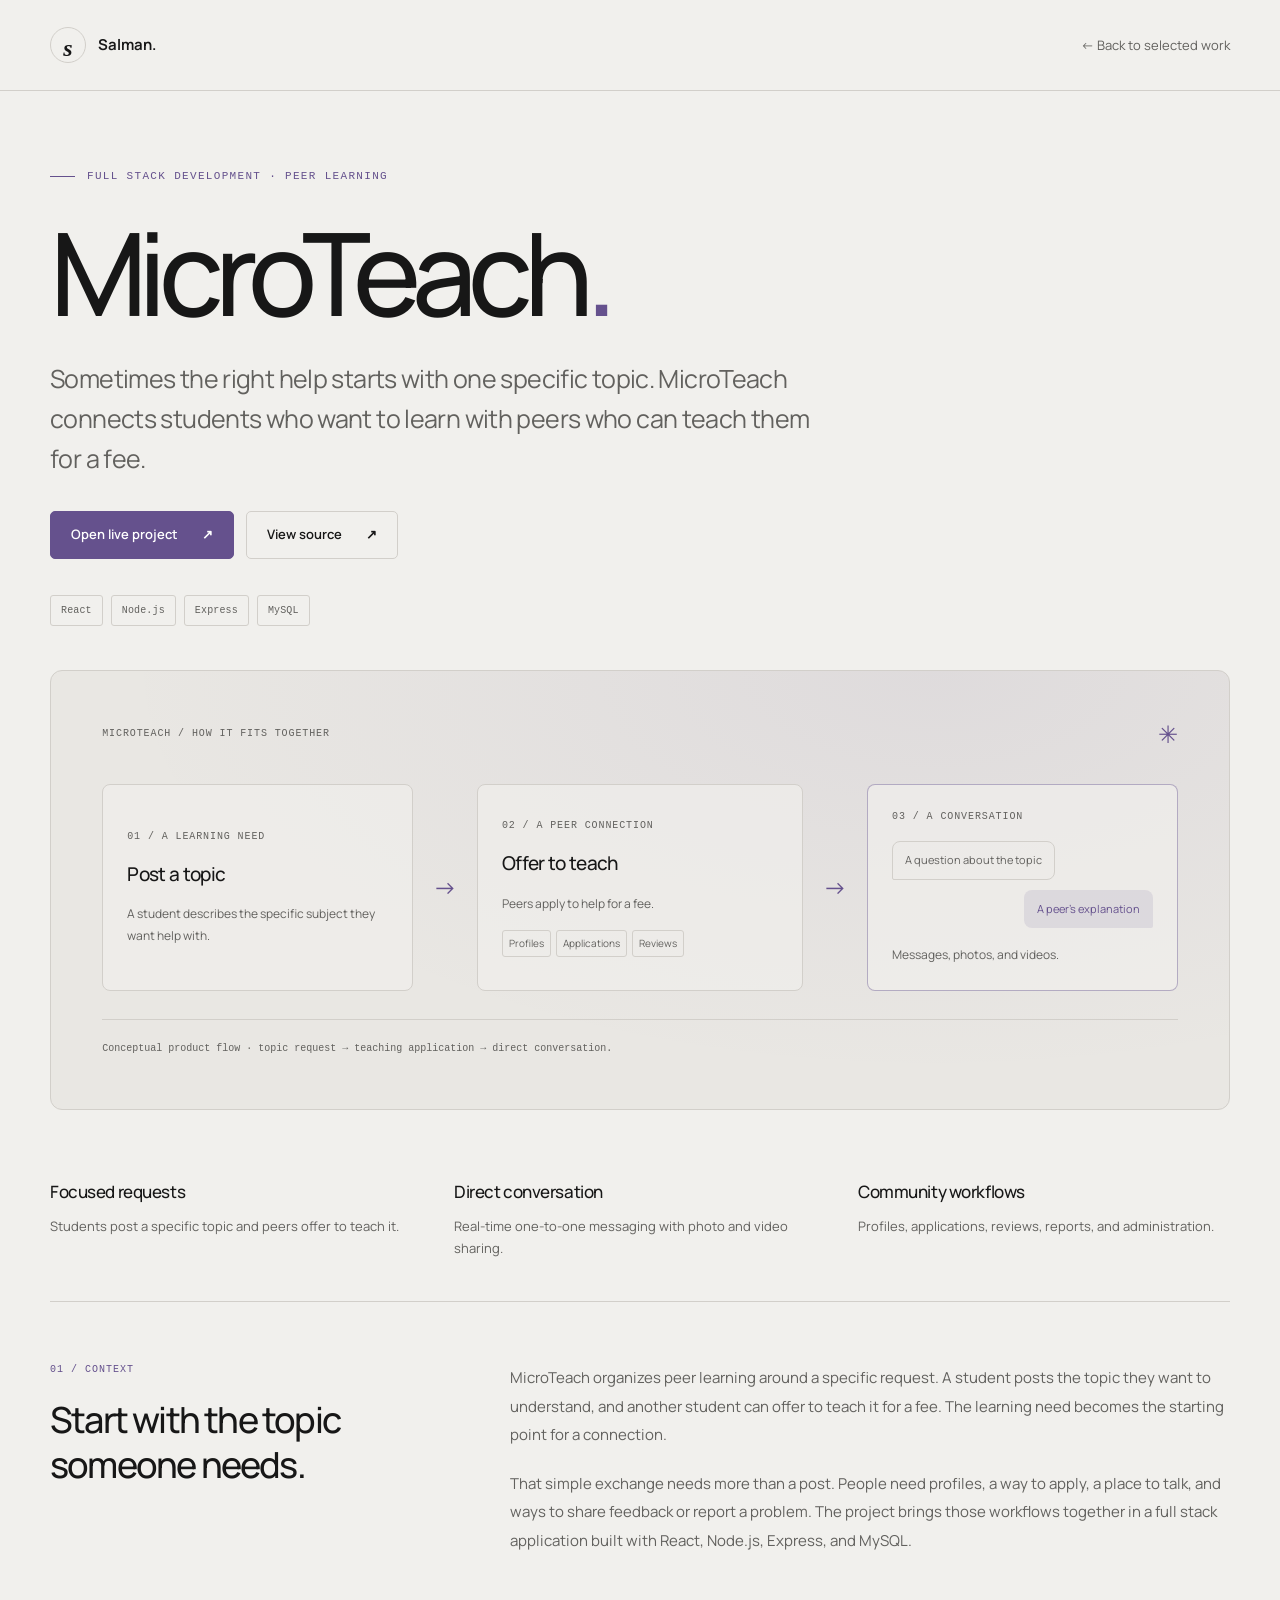
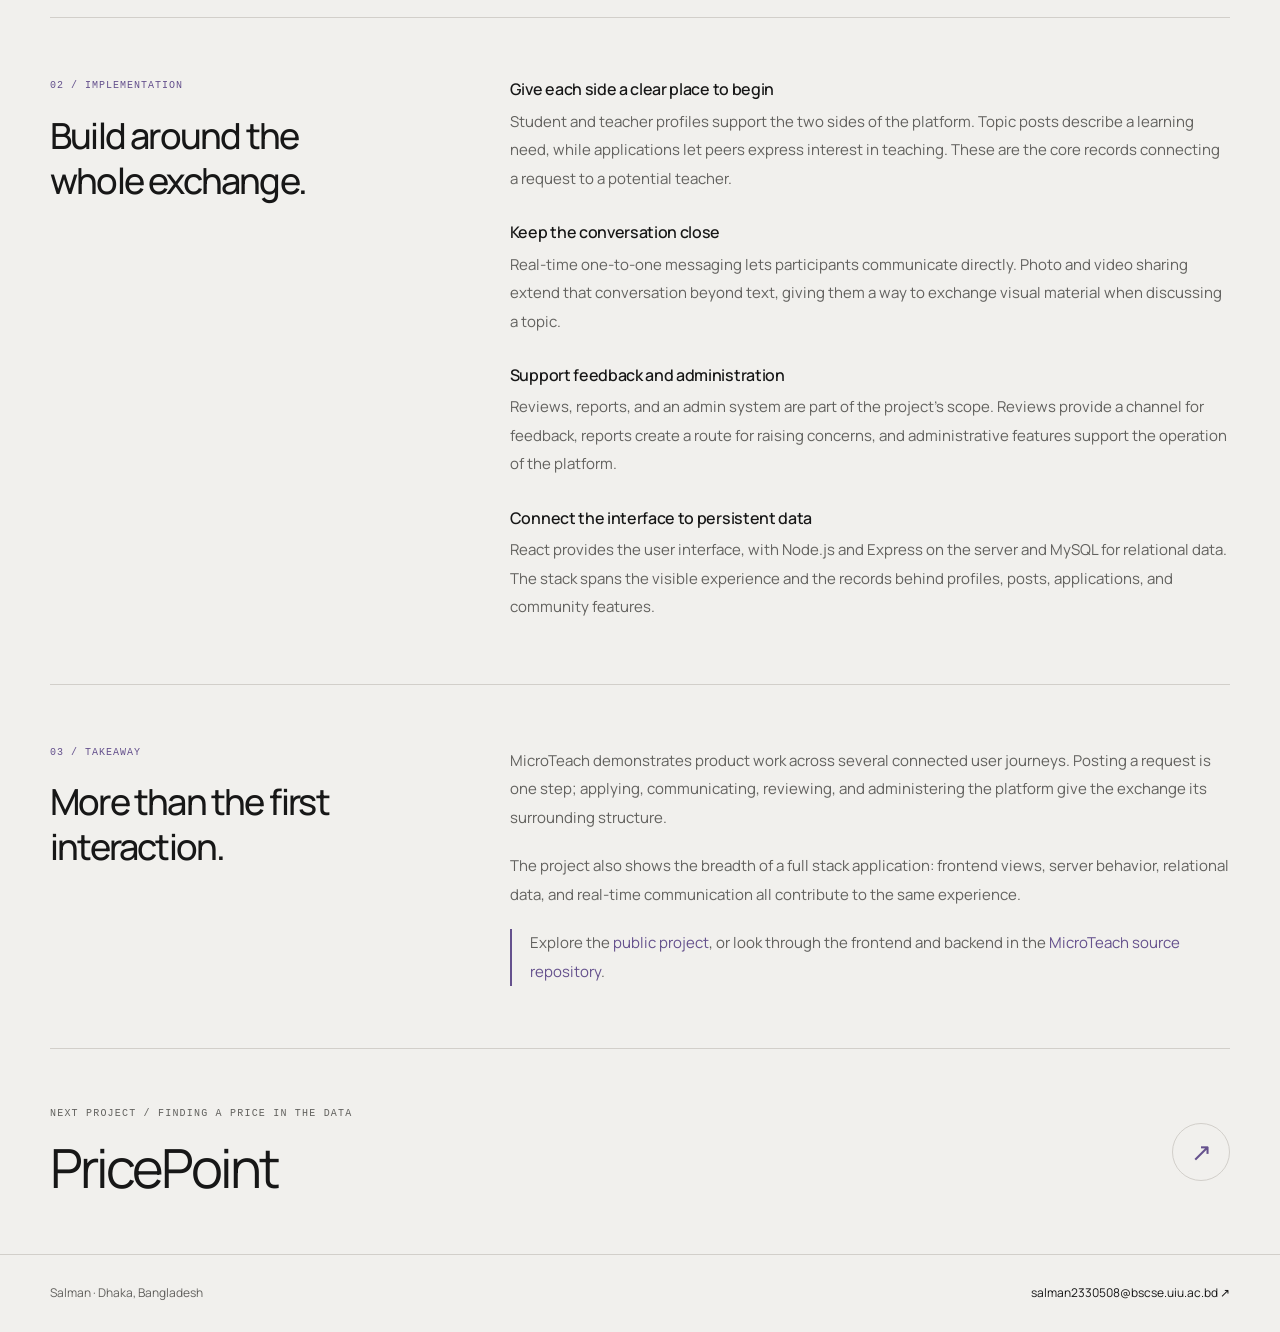
==== commit 6b5a91f9: "Use orange cube favicon across portfolio" ====
--- a/projects/microteach.html
+++ b/projects/microteach.html
@@ -17,7 +17,7 @@
   <meta name="twitter:card" content="summary_large_image" />
   <meta name="twitter:image" content="https://deepsalman.github.io/Portfolio/assets/images/social-preview.png" />
   <link rel="canonical" href="https://deepsalman.github.io/Portfolio/projects/microteach.html" />
-  <link rel="icon" href="../assets/images/favicon.svg" type="image/svg+xml" />
+  <link rel="icon" href="../assets/images/favicon.svg?v=orange-cube" type="image/svg+xml" />
   <link rel="preload" href="../assets/fonts/manrope-variable.ttf" as="font" type="font/ttf" crossorigin />
   <link rel="stylesheet" href="../assets/css/style.css" />
   <link rel="stylesheet" href="../assets/css/case-study.css" />
--- a/assets/css/style.css
+++ b/assets/css/style.css
@@ -1,8 +1,9 @@
 @font-face{font-family:Manrope;src:url('../fonts/manrope-variable.ttf') format('truetype');font-weight:200 800;font-style:normal;font-display:swap}
 
-:root{color-scheme:dark;--bg:#151513;--surface:#1e1e1b;--surface-raised:#272722;--text:#f1eee7;--muted:#a6a69d;--line:#34342f;--accent:#e7ac83;--sage:#b7c9a0;--font-sans:Manrope,Arial,sans-serif;--font-serif:Georgia,'Times New Roman',serif;--font-mono:'SFMono-Regular',Consolas,'Liberation Mono',monospace;--ease:cubic-bezier(.2,.7,.2,1)}
-
-:root[data-theme=light]{color-scheme:light;--bg:#f4f1e9;--surface:#ebe7dd;--surface-raised:#e3dfd4;--text:#24251f;--muted:#66685f;--line:#d4d1c5;--accent:#96512d;--sage:#516744}
+:root{color-scheme:light;--bg:#f1f0ed;--surface:#e9e7e3;--surface-raised:#dedcd7;--text:#171717;--muted:#62615e;--line:#d2cfca;--accent:#c3441c;--nav-orange:#c04727;--sage:#77776d;--font-sans:Manrope,Arial,sans-serif;--font-serif:Georgia,'Times New Roman',serif;--font-mono:'SFMono-Regular',Consolas,'Liberation Mono',monospace;--ease:cubic-bezier(.2,.7,.2,1)}
+
+:root[data-theme=light]{color-scheme:light;--bg:#f1f0ed;--surface:#e9e7e3;--surface-raised:#dedcd7;--text:#171717;--muted:#62615e;--line:#d2cfca;--accent:#c3441c;--nav-orange:#c04727;--sage:#77776d}
+:root[data-theme=dark]{color-scheme:dark;--bg:#151513;--surface:#1e1e1b;--surface-raised:#272722;--text:#f1eee7;--muted:#a6a69d;--line:#34342f;--accent:#e7ac83;--nav-orange:#c04727;--sage:#898c7e}
 
 *,*::before,*::after{box-sizing:border-box}
 html{scroll-behavior:smooth;scroll-padding-top:100px}
@@ -25,21 +26,21 @@
 .skip-link{position:fixed;top:-80px;left:24px;background:var(--accent);color:#151513;padding:12px 20px;z-index:100}
 .skip-link:focus{top:12px}
 
-.site-header{position:relative;z-index:20}
-.nav{min-height:112px;display:flex;align-items:center;gap:32px;border-bottom:1px solid var(--line)}
+.site-header{position:relative;z-index:20;background:var(--nav-orange);color:#171411}
+.nav{min-height:112px;display:flex;align-items:center;gap:32px;border-bottom:1px solid #17141126}
 .brand{display:flex;align-items:center;gap:17px;margin-right:auto}
 .brand-mark{display:flex;align-items:baseline;font-family:var(--font-serif);font-weight:bold;font-size:53px;line-height:1;letter-spacing:-6px;width:49px}
 .brand-mark span{color:var(--accent)}
 .brand-name{font-size:18px;letter-spacing:-.05em;font-weight:700}
 .brand-name>span{display:block;font-family:var(--font-mono);font-size:8px;letter-spacing:.13em;color:var(--muted);margin-top:3px}
 .nav-links{display:flex;align-items:center;gap:34px;order:1}
-.nav-link{font-size:13px;color:var(--muted);transition:color .2s}
+.nav-link{font-size:13px;color:#171411b8;transition:color .2s}
 .nav-link:hover,.text-link:hover{color:var(--accent)}
-.nav-contact{font-size:13px;padding:10px 17px;border:1px solid var(--line);border-radius:6px;display:flex;gap:23px;align-items:center;transition:border-color .2s}
+.nav-contact{font-size:13px;padding:10px 17px;border:1px solid #17141155;border-radius:6px;display:flex;gap:23px;align-items:center;transition:border-color .2s}
 .nav-contact:hover{border-color:var(--accent)}
 .nav-actions{display:flex;align-items:center;gap:10px;order:2}
-.theme-toggle,.menu-toggle{display:grid;place-items:center;width:40px;height:40px;border:1px solid transparent;background:transparent;border-radius:50%;color:var(--muted)}
-.theme-toggle:hover{border-color:var(--line);color:var(--text)}
+.theme-toggle,.menu-toggle{display:grid;place-items:center;width:40px;height:40px;border:1px solid transparent;background:transparent;border-radius:50%;color:#171411b8}
+.theme-toggle:hover{border-color:#17141155;color:#171411}
 .menu-toggle{display:none}
 
 .hero{padding-top:76px;padding-bottom:68px;display:grid;grid-template-columns:1.3fr 1fr;gap:70px;align-items:center}
@@ -58,8 +59,6 @@
 .button-secondary{background:transparent;color:var(--text)}
 .button-secondary:hover{background:var(--surface);border-color:var(--muted)}
 .button span[aria-hidden]{font-size:19px;line-height:1}
-.hero-footnote{display:flex;gap:14px;align-items:center;margin-top:38px;font-size:10px;color:var(--muted);line-height:1.7}
-.hero-footnote strong{font-weight:400;color:var(--text)}
 .mini-cross{font-size:29px;color:var(--accent)}
 .portrait-stage{height:515px;position:relative;border:1px solid #7d7767;border-radius:5px;background:#b7ad98;overflow:hidden;isolation:isolate;animation:arrive .85s .1s var(--ease) both}
 .portrait-grid{position:absolute;inset:0;background-image:linear-gradient(#3b39230e 1px,transparent 1px),linear-gradient(90deg,#3b39230e 1px,transparent 1px);background-size:38px 38px}
@@ -83,37 +82,33 @@
 .eyebrow>span{color:var(--accent)}
 h2{font-size:clamp(32px,3.5vw,47px);line-height:1.18;letter-spacing:-.05em}
 .section-heading>p{font-size:12px;line-height:1.9;margin-bottom:3px}
-.project-grid{display:grid;grid-template-columns:1fr 1fr;gap:26px}
-.project-card{position:relative;display:flex;flex-direction:column;border:1px solid var(--line);border-radius:6px;overflow:hidden;background:var(--surface);transition:border-color .25s,transform .25s var(--ease)}
-.project-card:hover{border-color:var(--muted);transform:translateY(-4px)}
-.project-card.featured{grid-column:1/-1;display:grid;grid-template-columns:1fr 1.1fr;min-height:360px}
-.project-copy{padding:32px;display:flex;flex-direction:column;align-items:flex-start;flex:1}
-.featured .project-copy{padding:44px}
-.project-index{font-family:var(--font-mono);font-size:9px;letter-spacing:.1em;color:var(--muted);margin-bottom:22px}
-.project-copy h3{font-size:30px;margin-bottom:14px}
-.featured .project-copy h3{font-size:38px}
-.project-copy p{font-size:12px;line-height:1.85;max-width:350px;margin-bottom:20px}
-.project-tags{display:flex;flex-wrap:wrap;gap:7px;margin-bottom:25px}
-.project-tags span{font-family:var(--font-mono);font-size:8px;border:1px solid var(--line);border-radius:3px;padding:4px 8px;color:var(--muted)}
-.project-cta{display:flex;justify-content:space-between;align-items:center;width:100%;font-size:11px;color:var(--text);margin-top:auto}
-.project-cta .arrow-circle{width:30px;height:30px;display:grid;place-items:center;border:1px solid var(--line);border-radius:50%;font-size:17px;transition:background .2s,color .2s}
+.project-grid{display:grid;grid-template-columns:1fr;gap:14px}
+.project-card{position:relative;display:grid;grid-template-columns:minmax(220px,31%) minmax(0,1fr);min-height:224px;border:1px solid var(--line);border-radius:5px;overflow:hidden;background:var(--surface);transition:border-color .25s,transform .25s var(--ease)}
+.project-card:hover{border-color:var(--muted);transform:translateY(-2px)}
+.project-copy{grid-column:2;grid-row:1;display:grid;grid-template-columns:minmax(0,1fr) auto;grid-template-rows:auto auto 1fr auto;align-content:center;column-gap:16px;padding:22px 28px}
+.project-index{grid-column:1/-1;font-family:var(--font-mono);font-size:8px;letter-spacing:.08em;color:var(--muted);margin-bottom:6px}
+.project-copy h3{grid-column:1/-1;font-size:30px;margin-bottom:7px}
+.project-copy p{grid-column:1/-1;font-size:12px;line-height:1.6;max-width:650px;margin-bottom:13px}
+.project-tags{grid-column:1;grid-row:4;display:flex;flex-wrap:wrap;align-self:end;gap:6px;margin:0}
+.project-tags span{font-family:var(--font-mono);font-size:8px;border:1px solid var(--line);border-radius:3px;padding:3px 7px;color:var(--muted)}
+.project-cta{grid-column:2;grid-row:4;display:flex;align-items:center;justify-content:flex-end;gap:10px;align-self:end;white-space:nowrap;font-size:10px;color:var(--text)}
+.project-cta .arrow-circle{width:29px;height:29px;display:grid;place-items:center;border:1px solid var(--line);border-radius:50%;font-size:17px;transition:background .2s,color .2s}
 .project-card:hover .arrow-circle{background:var(--accent);color:var(--bg);border-color:var(--accent)}
-.project-art{height:270px;position:relative;overflow:hidden;display:flex;align-items:center;justify-content:center;border-bottom:1px solid var(--line);order:-1}
-.featured .project-art{height:100%;min-height:350px;border-bottom:0;border-left:1px solid var(--line);order:0}
+.project-art{grid-column:1;grid-row:1;position:relative;overflow:hidden;display:flex;align-items:center;justify-content:center;min-height:224px;border-right:1px solid var(--line)}
 .art-pricepoint{background:#b9aa8e;color:#262a25}
 .art-routegpt{background:#b6c1a3;color:#303e31}
 .art-microteach{background:#c2b8ca;color:#42364e}
-.art-caption{position:absolute;bottom:15px;left:20px;right:20px;display:flex;justify-content:space-between;font:8px var(--font-mono);letter-spacing:.08em;opacity:.75;z-index:3}
+.art-caption{position:absolute;bottom:10px;left:14px;right:14px;display:flex;justify-content:space-between;font:7px var(--font-mono);letter-spacing:.08em;opacity:.75;z-index:3}
 .art-pricepoint::before,.art-routegpt::before,.art-microteach::before{content:'';position:absolute;inset:0;background-image:linear-gradient(#00000006 1px,transparent 1px),linear-gradient(90deg,#00000006 1px,transparent 1px);background-size:26px 26px}
-.model-window{position:relative;width:80%;max-width:390px;border-radius:8px;background:#20241f;color:#e1e5d8;padding:20px 24px;box-shadow:0 14px 28px #342b2420;transform:rotate(-3deg);transition:transform .4s var(--ease)}
+.model-window{position:relative;width:80%;max-width:390px;border-radius:8px;background:#20241f;color:#e1e5d8;padding:12px 16px;box-shadow:0 14px 28px #342b2420;transform:rotate(-3deg);transition:transform .4s var(--ease)}
 .project-card:hover .model-window{transform:rotate(0)}
-.model-window-top{display:flex;align-items:center;gap:5px;font:9px var(--font-mono);padding-bottom:15px;border-bottom:1px solid #ffffff18}
+.model-window-top{display:flex;align-items:center;gap:5px;font:8px var(--font-mono);padding-bottom:8px;border-bottom:1px solid #ffffff18}
 .model-window-top i{width:5px;height:5px;border-radius:50%;background:#777a69}
 .model-window-top span{margin-left:9px;color:#b5bcaa}
-.model-window-title{display:flex;align-items:center;justify-content:space-between;padding-top:17px;font-size:11px}
+.model-window-title{display:flex;align-items:center;justify-content:space-between;padding-top:9px;font-size:9px}
 .model-window-title span{font:8px var(--font-mono);color:#bcc9a7;border:1px solid #798569;border-radius:3px;padding:3px 6px}
-.model-chart{width:100%;height:112px;margin:12px 0}
-.model-footer{font:8px var(--font-mono);display:flex;justify-content:space-between;border-top:1px solid #ffffff18;padding-top:12px;color:#c9c6b8}
+.model-chart{width:100%;height:68px;margin:7px 0}
+.model-footer{font:7px var(--font-mono);display:flex;justify-content:space-between;border-top:1px solid #ffffff18;padding-top:7px;color:#c9c6b8}
 .route-diagram{position:relative;width:86%;height:83%}
 .route-callout{position:absolute;top:32px;left:30px;background:#f0f0e4;padding:11px 15px;border-radius:6px;box-shadow:0 4px 15px #27362610;font-size:11px;color:#334230}
 .route-callout span{display:block;font:7px var(--font-mono);opacity:.6;margin-bottom:3px}
@@ -126,49 +121,44 @@
 .teach-avatars{position:absolute;right:18px;top:17px;display:flex}
 .teach-avatars i{width:22px;height:22px;display:grid;place-items:center;border:2px solid #f0eaf1;border-radius:50%;background:#b6bc9c;color:#34392b;font-style:normal;font-size:9px}
 .teach-avatars i+i{margin-left:-6px;background:#d6b298}
-.work-footer{display:flex;justify-content:space-between;align-items:center;gap:20px;padding-top:24px;font-size:10px;color:var(--muted)}
+.work-footer{display:flex;justify-content:flex-end;align-items:center;padding-top:18px;font-size:10px;color:var(--muted)}
 .text-link{display:inline-flex;gap:20px;align-items:center;font-size:11px;transition:color .2s}
 .text-link span{font-size:17px}
 
-.about-section{padding-block:100px;background:var(--surface);border-block:1px solid var(--line)}
-.about-grid{display:grid;grid-template-columns:1fr 1.1fr;gap:110px}
-.about-heading h2{font-size:clamp(33px,3.6vw,48px)}
-.about-lead{font-size:12px;margin-top:20px;margin-bottom:32px}
-.about-heading .text-link{color:var(--accent)}
-.about-content>p{font-size:13px;line-height:1.95;margin-bottom:20px}
-.about-content>p:first-child{font-size:16px;color:var(--text);line-height:1.8}
-.about-facts{display:grid;grid-template-columns:1fr 1fr;border-top:1px solid var(--line);margin-top:30px;padding-top:25px;gap:20px}
-.about-facts>div{display:flex;flex-direction:column;gap:12px}
-.about-facts strong{font-size:37px;line-height:1;letter-spacing:-.06em;font-weight:500}
-.about-facts strong>span{color:var(--accent)}
-.about-facts div>span{font-size:10px;line-height:1.7;color:var(--muted)}
-.journey{display:grid;grid-template-columns:.45fr 1.65fr;gap:70px;margin-top:74px;padding-top:36px;border-top:1px solid var(--line)}
-.journey-label{font:9px/1.9 var(--font-mono);letter-spacing:.1em;color:var(--muted)}
-.journey-item{display:grid;grid-template-columns:143px 1fr auto;gap:22px;padding:23px 0;border-bottom:1px solid var(--line);align-items:start}
-.journey-item:first-child{padding-top:0}
-.journey-item:last-child{border:0;padding-bottom:0}
-.journey-date{font:8px/1.8 var(--font-mono);color:var(--muted);padding-top:2px}
-.journey-item h3{font-size:13px;letter-spacing:-.02em;margin-bottom:7px;line-height:1.5}
-.journey-item p{font-size:10px}
-.journey-type{font:7px var(--font-mono);border:1px solid var(--line);padding:5px 7px;border-radius:3px;color:var(--muted);margin-top:2px}
-
-.capability-grid{display:grid;grid-template-columns:repeat(3,1fr);border:1px solid var(--line);border-radius:6px;overflow:hidden}
-.capability{padding:32px;display:flex;flex-direction:column;position:relative}
-.capability+.capability{border-left:1px solid var(--line)}
-.capability-icon{width:44px;height:44px;border:1px solid var(--line);border-radius:9px;display:grid;place-items:center;font-family:var(--font-serif);font-size:29px;color:var(--accent);margin-bottom:35px}
-.code-icon{font:17px var(--font-mono)}
-.capability-number{position:absolute;right:27px;top:45px;font:8px var(--font-mono);letter-spacing:.06em;color:var(--muted)}
-.capability h3{font-size:18px;letter-spacing:-.03em;margin-bottom:16px;line-height:1.3}
-.capability p{font-size:11px;line-height:1.85;margin-bottom:25px}
-.tags{display:flex;gap:7px;flex-wrap:wrap;margin-top:auto;align-content:flex-start;min-height:69px}
-.tags span{font-size:9px;line-height:1.5;padding:4px 9px;border-radius:3px;background:var(--surface);color:var(--muted)}
-.capability>a{font-size:9px;margin-top:28px;display:flex;justify-content:space-between;align-items:center;gap:10px;color:var(--accent)}
-.capability>a span{font-size:17px}
-.currently{padding:32px 0 0;display:grid;grid-template-columns:1fr 1.5fr auto;align-items:center;gap:30px}
-.currently>div{display:flex;align-items:center;gap:13px}
-.currently .eyebrow{margin:0;font-size:8px;letter-spacing:.06em}
-.currently>p{font-size:12px;line-height:1.8}
-.currently-symbol{font-size:36px;color:var(--line)}
+.section#toolkit{padding-top:64px;padding-bottom:64px}
+.toolkit-heading{text-align:center;margin-bottom:30px}
+.robot-runway{--robot-travel:min(220px,calc(100vw - 120px));position:relative;width:calc(var(--robot-travel) + 56px);height:72px;margin:0 auto 20px}
+.robot-runway::after{content:'';position:absolute;left:0;right:0;bottom:4px;height:1px;background:linear-gradient(90deg,transparent,var(--line) 15%,var(--line) 85%,transparent)}
+.toolkit-robot{position:absolute;z-index:1;left:0;bottom:4px;width:56px;height:64px;padding:0;border:0;border-radius:12px;background:transparent;color:var(--text);cursor:pointer;animation:robot-crossing 10s linear infinite}
+.toolkit-robot svg{display:block;width:100%;height:100%;overflow:visible}
+.robot-character{animation:robot-bounce .35s ease-in-out infinite}
+.robot-wave{transform-origin:43px 41px;animation:robot-wave 10s ease-in-out infinite}
+.robot-leg{transform-box:fill-box;transform-origin:top center;animation:robot-step .35s ease-in-out infinite alternate}
+.robot-leg-right{animation-direction:alternate-reverse}
+.robot-runway .toolkit-robot,.robot-runway .toolkit-robot *{animation-play-state:paused}
+.robot-runway.is-active .toolkit-robot,.robot-runway.is-active .toolkit-robot *{animation-play-state:running}
+.robot-runway.is-active:has(.toolkit-robot:hover,.toolkit-robot:focus-visible,.toolkit-robot.is-greeting) .toolkit-robot,
+.robot-runway.is-active:has(.toolkit-robot:hover,.toolkit-robot:focus-visible,.toolkit-robot.is-greeting) .robot-character,
+.robot-runway.is-active:has(.toolkit-robot:hover,.toolkit-robot:focus-visible,.toolkit-robot.is-greeting) .robot-leg{animation-play-state:paused}
+.toolkit-robot:hover .robot-wave,.toolkit-robot:focus-visible .robot-wave,.toolkit-robot.is-greeting .robot-wave{animation-name:robot-hello;animation-duration:.45s}
+.toolkit-robot:hover,.toolkit-robot:focus-visible,.toolkit-robot.is-greeting{color:var(--nav-orange)}
+@keyframes robot-crossing{0%,12%{transform:translateX(0)}40%,62%{transform:translateX(var(--robot-travel))}90%,100%{transform:translateX(0)}}
+@keyframes robot-bounce{0%,100%{transform:translateY(0)}50%{transform:translateY(-2px)}}
+@keyframes robot-step{from{transform:rotate(-17deg)}to{transform:rotate(17deg)}}
+@keyframes robot-wave{0%,4%,8%,44%,48%,52%,56%,92%,96%,100%{transform:rotate(0)}2%,6%,46%,50%,54%,94%,98%{transform:rotate(25deg)}12%,38%,62%,88%{transform:rotate(105deg)}}
+@keyframes robot-hello{0%,100%{transform:rotate(-5deg)}50%{transform:rotate(30deg)}}
+@media(prefers-reduced-motion:reduce){.toolkit-robot{left:calc(50% - 28px)}}
+.toolkit-heading h2{font-size:clamp(32px,4.2vw,52px);line-height:1.15;letter-spacing:-.06em;text-wrap:balance}
+.toolkit-heading p{margin-top:12px;font-size:13px;line-height:1.75;color:var(--muted)}
+.toolkit-stack{position:relative;isolation:isolate;display:flex;flex-wrap:wrap;justify-content:center;gap:12px;max-width:850px;list-style:none;margin:0 auto;padding:30px 24px 36px}
+.toolkit-stack::before{content:'';position:absolute;z-index:-1;inset:0 -20px;border-radius:28px;background-image:radial-gradient(var(--line) .8px,transparent .8px);background-size:18px 18px;mask-image:radial-gradient(ellipse at center,#000 25%,transparent 72%);pointer-events:none}
+.toolkit-stack li{display:flex;align-items:center;gap:9px;min-width:0;min-height:50px;padding:7px 19px 7px 9px;border:1px solid var(--line);border-radius:999px;background:var(--bg);color:var(--text);font-size:12px;font-weight:600;box-shadow:0 3px 0 var(--surface);transition:transform .25s var(--ease),border-color .25s,box-shadow .25s}
+.toolkit-mark{display:grid;place-items:center;flex:0 0 32px;width:32px;height:32px;padding:6px;border-radius:50%;background:#f1eee7}
+.toolkit-mark img{display:block;width:100%;height:100%;object-fit:contain}
+.toolkit-mark.is-dark{background:#272727}
+@media(hover:hover) and (prefers-reduced-motion:no-preference){.toolkit-stack li:hover{transform:translateY(-5px) rotate(-2deg);border-color:var(--nav-orange);box-shadow:0 7px 0 var(--surface)}}
+@media(max-width:760px){.section#toolkit{padding-block:46px}.toolkit-heading{margin-bottom:18px}.toolkit-heading h2{max-width:460px;margin-inline:auto}.toolkit-stack{gap:10px;padding:24px 8px 28px}.toolkit-stack::before{inset:0}}
+@media(max-width:400px){.toolkit-stack{gap:8px;padding-inline:0}.toolkit-stack li{gap:7px;padding-right:12px;font-size:11px;min-height:46px}.toolkit-mark{flex-basis:28px;width:28px;height:28px;padding:5px}}
 
 .os-invite{display:grid;grid-template-columns:260px 1fr auto;gap:36px;align-items:center;padding-block:30px;padding-inline:32px;background:var(--surface);border:1px solid var(--line);border-radius:7px}
 .os-preview{border:1px solid #3a3c32;border-radius:6px;overflow:hidden;color:#cdd4bb;transform:rotate(-3deg);background:#191b16}
@@ -183,19 +173,40 @@
 .os-invite p:not(.eyebrow){font-size:11px;max-width:330px}
 .os-invite .button{font-size:10px;gap:17px;padding-inline:17px}
 
-.contact-section{padding-top:125px;padding-bottom:80px;display:grid;grid-template-columns:1.3fr 1fr;align-items:end;gap:75px}
-.contact-section h2{font-size:clamp(39px,4.7vw,63px);line-height:1.1}
-.contact-section>div>p:not(.eyebrow){max-width:430px;font-size:12px;line-height:1.9;margin-top:24px}
-.contact-email{display:inline-flex;align-items:center;gap:60px;font-size:23px;letter-spacing:-.05em;border-bottom:1px solid var(--accent);padding:13px 0 10px;color:var(--accent);margin-top:26px}
-.contact-email span{font-size:34px}
-.contact-small-label{font:8px var(--font-mono);letter-spacing:.09em;color:var(--muted)}
-.email-row{display:flex;align-items:center;justify-content:space-between;border-bottom:1px solid var(--line);gap:12px;padding:15px 0}
-.email-row>a{font-size:12px}
+.contact-section{padding-block:78px 64px}
+.contact-panel{display:grid;grid-template-columns:1.1fr 1fr;gap:64px;padding:48px;border:1px solid var(--line);border-radius:20px;background:var(--surface);position:relative;overflow:hidden}
+.contact-panel::before{content:'';position:absolute;top:0;left:48px;width:64px;height:3px;background:var(--nav-orange)}
+.contact-intro{display:flex;flex-direction:column;align-items:flex-start;justify-content:center;min-width:0}
+.contact-kicker{display:flex;align-items:center;font:9px var(--font-mono);letter-spacing:.14em;color:var(--muted);margin-bottom:24px}
+.contact-section h2{font-size:clamp(36px,4.5vw,58px);line-height:1.08;letter-spacing:-.055em}
+.contact-intro>p{max-width:320px;font-size:13px;line-height:1.8;margin-top:20px}
+.contact-email{display:inline-flex;align-items:center;gap:12px;padding:13px 19px;background:var(--nav-orange);border:1px solid var(--nav-orange);border-radius:8px;color:#fff;font-size:13px;font-weight:650;margin-top:25px;transition:transform .2s,box-shadow .2s}
+.contact-email svg{width:19px;height:19px}
+.contact-email:hover{transform:translateY(-2px);box-shadow:0 5px 0 var(--line)}
+.email-row{display:flex;align-items:center;gap:8px;max-width:100%;margin-top:13px}
+.email-row>a{min-width:0;overflow-wrap:anywhere;font-size:11px;color:var(--muted)}
 .email-row>a:hover{color:var(--accent)}
-.copy-button{display:grid;place-items:center;width:32px;height:36px;background:transparent;border:0;color:var(--muted)}
-.copy-button:hover{color:var(--accent)}
-.social-links{display:flex;gap:28px;justify-content:space-between;margin-top:22px;font-size:10px}
-.social-links a:hover{color:var(--accent)}
+.copy-button{display:grid;place-items:center;flex:0 0 44px;width:44px;height:44px;background:transparent;border:0;border-radius:8px;color:var(--muted)}
+.copy-button:hover{color:var(--accent);background:var(--bg)}
+.contact-details{min-width:0;border-left:1px solid var(--line);padding-left:40px}
+.contact-small-label{display:block;font:9px var(--font-mono);letter-spacing:.1em;color:var(--muted);margin-bottom:13px}
+.social-links{display:grid;gap:0}
+.social-link{display:grid;grid-template-columns:36px minmax(0,1fr);align-items:center;gap:12px;min-height:65px;padding:11px 8px;border-bottom:1px solid var(--line);border-radius:0;transition:background .2s}
+.social-link:last-child{border-bottom:0}
+.social-link:hover,.social-link:focus-visible{background:var(--bg);border-radius:8px}
+.social-icon{width:36px;height:36px;display:grid;place-items:center;border:1px solid var(--line);border-radius:10px;color:var(--text);background:var(--bg)}
+.social-icon svg{width:19px;height:19px;fill:currentColor;stroke:none;stroke-width:1.6;stroke-linecap:round;stroke-linejoin:round}
+.social-link:first-child .social-icon svg,.social-icon-instagram svg{fill:none;stroke:currentColor}
+.social-icon-instagram .icon-dot{fill:currentColor;stroke:none}
+.social-link:first-child .social-icon{color:var(--accent)}
+.social-copy{display:flex;flex-direction:column;gap:2px}
+.social-copy strong{font-size:13px;font-weight:600;color:var(--text)}
+.social-copy small{font-size:10px;color:var(--muted)}
+@media(max-width:1000px){.contact-panel{gap:30px;padding:34px}.contact-details{padding-left:26px}}
+@media(max-width:760px){.contact-section{padding-block:50px}.contact-panel{grid-template-columns:1fr;gap:28px;padding:28px}.contact-panel::before{left:28px}.contact-details{padding:24px 0 0;border-left:0;border-top:1px solid var(--line)}.contact-intro>p{max-width:420px}.contact-section h2{font-size:clamp(36px,7vw,48px)}.contact-kicker{margin-bottom:20px}}
+@media(max-width:380px){.contact-panel{padding:22px}.contact-panel::before{left:22px}.email-row>a{font-size:10px}}
+@media(prefers-reduced-motion:reduce){.contact-email:hover{transform:none}}
+@media print{.contact-panel{display:block;padding:20px;border-radius:0}.contact-details{border:0;padding:20px 0 0}.contact-email{color:#111;background:none;border-color:#999}}
 .site-footer{border-top:1px solid var(--line);padding-block:26px;display:flex;gap:28px;align-items:center}
 .footer-brand{font-weight:700;font-size:21px;letter-spacing:-.06em;margin-right:20px}
 .footer-brand span{color:var(--accent)}
@@ -221,18 +232,9 @@
 h1{font-size:68px}
 .hero-actions .button{gap:15px;padding-inline:16px;font-size:11px}
 .hero-description{font-size:14px}
-.about-grid{gap:60px}
-.journey{gap:40px;grid-template-columns:.35fr 1.65fr}
-.journey-item{grid-template-columns:120px 1fr;gap:18px}
-.journey-type{display:none}
-.capability{padding:25px}
-.capability-number{right:22px;font-size:7px}
-.capability h3{font-size:16px}
 .os-invite{grid-template-columns:200px 1fr;gap:28px}
 .os-invite .button{grid-column:2;justify-self:start;margin-top:-12px}
 .os-preview{grid-row:span 2}
-.contact-section{gap:40px}
-.email-row>a{font-size:10px}
 .nav{gap:20px}
 .nav-links{gap:25px}
 }
@@ -262,7 +264,6 @@
 .hero-description{max-width:480px;line-height:1.8;margin-top:22px}
 .hero-actions{margin-top:26px;gap:10px}
 .hero-actions .button{font-size:11px;min-height:47px;padding:11px 16px;gap:17px}
-.hero-footnote{margin-top:27px;font-size:9px}
 .mini-cross{font-size:24px}
 .portrait-stage{height:440px;width:100%;max-width:560px;justify-self:center}
 .hero-portrait{object-fit:contain;width:100%;height:126%;object-position:center top;transform:translateY(9px)}
@@ -281,63 +282,25 @@
 .section-heading>p br{display:none}
 .eyebrow{font-size:8px;margin-bottom:18px;gap:14px}
 h2{font-size:36px}
-.project-grid{grid-template-columns:1fr;gap:22px}
-.project-card.featured{display:flex;min-height:0}
-.project-card .project-art{order:-1;height:260px;min-height:0;border:0;border-bottom:1px solid var(--line)}
-.project-card .project-copy{padding:25px}
-.project-card .project-copy h3{font-size:29px}
-.project-copy p{font-size:12px;max-width:none}
-.project-index{margin-bottom:15px}
-.project-tags{margin-bottom:20px}
-.model-window{max-width:330px;padding:15px 23px}
-.model-chart{height:90px;margin-block:7px}
-.model-window-title{padding-top:12px}
-.model-window-top{padding-bottom:10px}
-.model-footer{font-size:7px;padding-top:9px}
-.art-caption{font-size:7px;bottom:10px}
-.work-footer{align-items:flex-start;font-size:9px;gap:25px}
-.work-footer>span{max-width:180px}
+.project-grid{gap:12px}
+.project-card{grid-template-columns:minmax(150px,32%) minmax(0,1fr);min-height:200px}
+.project-card .project-art{grid-column:1;grid-row:1;min-height:200px;border:0;border-right:1px solid var(--line)}
+.project-card .project-copy{grid-column:2;grid-row:1;padding:18px 20px}
+.project-card .project-copy h3{font-size:26px}
+.project-copy p{font-size:11px;max-width:none;margin-bottom:10px}
+.project-index{margin-bottom:5px}
+.model-window{max-width:330px;padding:10px 12px}
+.model-chart{height:55px;margin-block:5px}
+.model-window-title{padding-top:7px}
+.model-window-top{padding-bottom:7px}
+.model-footer{font-size:6px;padding-top:6px}
+.work-footer{font-size:9px}
 .work-footer .text-link{font-size:10px;gap:14px;white-space:nowrap}
-.about-section{padding-block:62px}
-.about-grid{grid-template-columns:1fr;gap:34px}
-.about-heading h2{font-size:37px}
-.about-lead{margin-top:16px;margin-bottom:22px}
-.about-content>p{font-size:13px}
-.about-content>p:first-child{font-size:15px}
-.about-facts strong{font-size:36px}
-.journey{margin-top:40px;padding-top:27px;grid-template-columns:1fr;gap:24px}
-.journey-label{font-size:8px}
-.journey-label br{display:none}
-.journey-item{grid-template-columns:1fr;gap:9px;padding-block:20px}
-.journey-date{font-size:8px}
-.journey-item h3{font-size:13px}
-.journey-item p{font-size:11px}
-.capability-grid{grid-template-columns:1fr}
-.capability{padding:26px}
-.capability+.capability{border-left:0;border-top:1px solid var(--line)}
-.capability-icon{margin-bottom:25px}
-.capability-number{top:42px;right:26px;font-size:8px}
-.capability h3{font-size:19px}
-.capability p{font-size:12px;max-width:420px;margin-bottom:20px}
-.tags{min-height:0;gap:8px}
-.tags span{font-size:10px}
-.capability>a{font-size:11px;margin-top:22px}
-.currently{grid-template-columns:1fr auto;gap:17px;padding-top:27px}
-.currently>div{grid-column:1/-1}
-.currently>p{font-size:11px}
-.currently-symbol{font-size:28px}
 .os-invite{grid-template-columns:1fr;gap:24px;padding:26px}
 .os-preview{grid-row:auto;max-width:270px;width:100%;justify-self:start}
 .os-invite .button{grid-column:auto;margin-top:0;font-size:11px}
 .os-invite h2{font-size:22px}
 .os-invite p:not(.eyebrow){font-size:12px}
-.contact-section{padding-top:78px;padding-bottom:50px;grid-template-columns:1fr;gap:40px}
-.contact-section h2{font-size:44px}
-.contact-section>div>p:not(.eyebrow){font-size:13px;max-width:480px}
-.contact-email{font-size:23px;margin-top:20px}
-.contact-small-label{font-size:8px}
-.email-row>a{font-size:12px}
-.social-links{justify-content:flex-start;gap:36px;font-size:11px}
 .site-footer{padding-block:25px;gap:20px;flex-wrap:wrap}
 .footer-brand{font-size:22px;margin-right:auto}
 .site-footer>span:first-of-type{order:4;width:100%;font-size:9px}
@@ -345,13 +308,35 @@
 .back-top{width:30px;height:30px}
 }
 
+@media(max-width:600px){
+  .project-card{grid-template-columns:104px minmax(0,1fr);min-height:166px}
+  .project-card .project-art{min-height:166px}
+  .project-card .project-copy{padding:14px}
+  .project-index{font-size:7px;line-height:1.35;letter-spacing:.03em;margin-bottom:5px}
+  .project-card .project-copy h3{font-size:22px;margin-bottom:5px}
+  .project-copy p{display:-webkit-box;-webkit-box-orient:vertical;-webkit-line-clamp:3;overflow:hidden;max-height:4.5em;font-size:10px;line-height:1.5;margin-bottom:8px}
+  .project-tags{display:none}
+  .project-cta{grid-column:1/-1;justify-content:space-between;font-size:9px}
+  .project-cta .arrow-circle{width:25px;height:25px;font-size:15px}
+  .project-art .art-caption,.project-art .model-window-top,.project-art .model-window-title,.project-art .model-footer,.project-art .route-callout{display:none}
+  .art-pricepoint .model-window{width:82%;padding:7px;transform:rotate(-5deg)}
+  .art-pricepoint .model-chart{height:70px;margin:0}
+  .art-routegpt .route-diagram{width:160%;max-width:none;height:90%}
+  .art-microteach .teach-board{width:84%;height:100%}
+  .art-microteach .teach-card{width:80%;height:56px;top:35px;padding:0}
+  .art-microteach .teach-card.second{top:77px}
+  .art-microteach .teach-card>*{display:none}
+  .art-microteach .teach-card::after{content:'';position:absolute;left:10px;top:14px;width:55%;height:3px;border-radius:3px;background:currentColor;opacity:.25;box-shadow:0 10px currentColor,0 20px currentColor}
+}
+
 @media(max-width:380px){.container{width:calc(100% - 32px)}
+.project-card{grid-template-columns:88px minmax(0,1fr)}
+.project-card .project-copy{padding:12px}
 .hero-actions .button{padding-inline:12px;gap:10px;font-size:10px}
 h1{font-size:56px}
 .availability{font-size:7px}
 .portrait-stage{height:390px}
 .hero-portrait{height:123%}
-.contact-section h2{font-size:39px}
 .nav-links{gap:20px}
 .nav-link,.nav-contact{font-size:10px}
 .intro-strip>a{font-size:8px}
@@ -366,11 +351,14 @@
 @media print{body{background:#fff;color:#111}
 .site-header,.os-invite,.theme-toggle,.copy-button,.back-top,.toast,.portrait-stage{display:none}
 .container{width:100%;max-width:none}
-.hero,.about-grid,.contact-section{display:block;padding:20px 0}
-.section,.about-section{padding:25px 0;background:none}
-.project-card,.capability{break-inside:avoid;background:#fff}
+.hero,.contact-section{display:block;padding:20px 0}
+.section{padding:25px 0;background:none}
+.project-card{break-inside:avoid;background:#fff}
+.toolkit-stack li{background:#fff}
 .project-art{display:none}
-.project-card.featured{display:block}
+.project-card,.project-card.featured{display:block;min-height:0}
+.project-copy{display:block;padding:15px}
+.project-tags{display:flex}
 .project-grid{display:block}
 .project-card{margin-bottom:20px}
 .project-card p,p{color:#444}
@@ -382,6 +370,198 @@
 }
 
 /* Filled controls need a lighter foreground against the light theme's copper. */
-[data-theme=light] .button-primary,[data-theme=light] .skip-link{color:#fff}
-
-[data-theme=light] .button-primary:hover{color:#241c16}
+[data-theme=light] .button-primary,[data-theme=light] .skip-link{color:#171411}
+
+[data-theme=light] .button-primary:hover{color:#171411}
+
+/* The intro turns loose data into one clear result, then gives way to the portfolio. */
+.boot-screen{display:none}
+.js .boot-screen{--boot-accent:var(--nav-orange);position:fixed;inset:0;z-index:10000;display:flex;align-items:center;justify-content:center;overflow:hidden;background:var(--bg);color:var(--text);transition:opacity .35s ease,visibility .35s ease}
+.js .boot-screen.is-done{opacity:0;visibility:hidden;pointer-events:none}
+.js body:has(.boot-screen:not(.is-done)){overflow:hidden}
+.boot-center{position:relative;z-index:1;width:min(360px,calc(100% - 40px));display:flex;align-items:center;flex-direction:column;text-align:center;transform:translateY(-5px)}
+.boot-symbol{position:relative;width:244px;max-width:86%;margin-bottom:8px}
+.boot-symbol>svg{display:block;width:100%;height:auto}
+.boot-cube{position:absolute;right:-1px;top:-35px;width:60px;height:60px;animation:boot-cube-float 1.2s ease-in-out infinite alternate}
+.boot-cube svg{display:block;width:100%;height:100%;stroke:var(--text);stroke-width:1.6;stroke-linejoin:round;transform-origin:50% 70%;filter:drop-shadow(0 6px 6px color-mix(in srgb,var(--text) 16%,transparent));animation:boot-cube-appear .35s .2s both}
+.boot-cube-top{fill:color-mix(in srgb,var(--boot-accent) 65%,var(--bg))}
+.boot-cube-left{fill:var(--bg)}
+.boot-cube-right{fill:var(--boot-accent)}
+.boot-track{stroke:color-mix(in srgb,var(--text) 17%,transparent);stroke-width:1}
+.boot-track-active{stroke:var(--boot-accent);stroke-width:1.4;stroke-dasharray:170;stroke-dashoffset:170;animation:boot-compile 2.2s .12s ease-in-out forwards}
+.boot-input{fill:var(--text)}
+.boot-input rect{animation:boot-sample-in .35s both}
+.boot-input rect:nth-child(2){animation-delay:.07s}.boot-input rect:nth-child(3){animation-delay:.14s}.boot-input rect:nth-child(4){animation-delay:.21s}
+.boot-matrix{fill:var(--bg);stroke:var(--text);stroke-width:1.4}
+.boot-matrix>g{animation:boot-column-in .36s both}
+.boot-matrix>g:nth-child(1){animation-delay:.22s}.boot-matrix>g:nth-child(2){animation-delay:.38s}.boot-matrix>g:nth-child(3){animation-delay:.54s}
+.boot-result{fill:var(--boot-accent);transform-box:fill-box;transform-origin:center;animation:boot-result-in .3s .78s both}
+.boot-copy h2{font-size:clamp(48px,8vw,56px);font-weight:400;line-height:1.08;letter-spacing:-.065em;color:var(--text);animation:boot-word-in .55s .28s both}
+.boot-copy h2 span{color:var(--boot-accent)}
+.boot-copy p{margin-top:7px;color:var(--muted);font-size:10px;letter-spacing:.08em;animation:boot-word-in .5s .57s both}
+.boot-progress{width:158px;max-width:75%;height:1px;background:color-mix(in srgb,var(--text) 14%,transparent);overflow:hidden;margin-top:17px}
+.boot-progress span{display:block;width:100%;height:100%;background:var(--boot-accent);transform:scaleX(0);transform-origin:left;animation:boot-progress 2.4s linear forwards}
+.boot-skip{position:absolute;z-index:1;right:28px;bottom:24px;border:0;background:transparent;padding:8px;color:var(--muted);font:10px var(--font-sans);letter-spacing:.06em;transition:color .2s,opacity .2s}
+.boot-skip:hover{color:var(--boot-accent)}
+.boot-wipe{position:fixed;z-index:2;left:var(--wipe-x,50%);top:var(--wipe-y,50%);width:100vmax;height:100vmax;background:var(--boot-accent);transform:translate(-50%,-50%) scale(0);pointer-events:none;will-change:transform}
+.boot-screen.is-revealing .boot-cube{animation-play-state:paused}
+.boot-screen.is-revealing .boot-cube svg{animation:boot-cube-pop .42s both}
+.boot-screen.is-revealing .boot-skip{opacity:0;pointer-events:none}
+.boot-screen.is-revealing .boot-wipe{animation:boot-wipe-expand .58s .36s cubic-bezier(.2,.75,.2,1) both}
+@keyframes boot-compile{to{stroke-dashoffset:0}}
+@keyframes boot-sample-in{from{opacity:0;transform:translateX(-12px)}to{opacity:.75;transform:translateX(0)}}
+@keyframes boot-column-in{from{opacity:0;transform:translateY(9px)}to{opacity:1;transform:translateY(0)}}
+@keyframes boot-result-in{from{opacity:0;transform:scale(.4)}to{opacity:1;transform:scale(1)}}
+@keyframes boot-word-in{from{opacity:0;transform:translateY(10px)}to{opacity:1;transform:translateY(0)}}
+@keyframes boot-cube-appear{from{opacity:0;transform:scale(.65)}to{opacity:1;transform:scale(1)}}
+@keyframes boot-cube-float{from{transform:translate3d(-3px,7px,0) rotate(-5deg)}to{transform:translate3d(3px,-9px,0) rotate(5deg)}}
+@keyframes boot-cube-pop{0%{transform:translate3d(0,0,0) scale(1) rotate(0);filter:drop-shadow(0 6px 6px color-mix(in srgb,var(--text) 16%,transparent))}16%{transform:translate3d(0,4px,0) scale(1.12,.86) rotate(-2deg);filter:drop-shadow(0 3px 3px color-mix(in srgb,var(--text) 27%,transparent));animation-timing-function:cubic-bezier(.16,.9,.2,1)}52%{transform:translate3d(0,-16px,0) scale(1.48) rotate(5deg);filter:drop-shadow(0 18px 12px color-mix(in srgb,var(--text) 13%,transparent));animation-timing-function:ease-in-out}76%{transform:translate3d(0,-8px,0) scale(1.27) rotate(-2deg);filter:drop-shadow(0 11px 8px color-mix(in srgb,var(--text) 17%,transparent));animation-timing-function:ease-out}100%{transform:translate3d(0,-10px,0) scale(1.34) rotate(0);filter:drop-shadow(0 13px 9px color-mix(in srgb,var(--text) 15%,transparent))}}
+@keyframes boot-wipe-expand{0%{transform:translate(-50%,-50%) scale(0);background:var(--boot-accent)}65%{transform:translate(-50%,-50%) scale(2);background:var(--boot-accent)}100%{transform:translate(-50%,-50%) scale(2);background:var(--bg)}}
+@keyframes boot-progress{to{transform:scaleX(1)}}
+@media(max-width:600px){.boot-symbol{width:min(244px,80vw)}.boot-cube{right:0;top:-34px;width:58px;height:58px}.boot-copy h2{font-size:clamp(46px,12vw,54px)}.boot-skip{right:16px;bottom:14px}}
+@media(max-height:460px){.boot-symbol{width:195px;margin-bottom:4px}.boot-cube{top:-29px;width:50px;height:50px}.boot-copy h2{font-size:44px}.boot-copy p{margin-top:5px}.boot-progress{margin-top:12px}.boot-skip{bottom:8px}}
+@media(prefers-reduced-motion:reduce){.boot-screen *, .boot-screen *::before,.boot-screen *::after{animation:none!important;transition:none!important}.js .boot-screen{transition:none}}
+@media print{.js .boot-screen{display:none!important}}
+
+/* Compact centered navigation */
+.site-header{position:relative;z-index:20}
+.nav{position:relative;min-height:68px;display:grid;grid-template-columns:1fr auto 1fr;align-items:center;gap:20px;border-bottom:0}
+.nav::after{position:absolute;content:'';height:1px;bottom:0;left:0;right:0;background:var(--line);transform:scaleX(0);transform-origin:center;animation:nav-rule-in .8s .12s var(--ease) forwards}
+.nav-actions{grid-column:1;grid-row:1;justify-self:start;display:flex;align-items:center;gap:8px;order:initial;animation:nav-item-in .55s .12s both}
+.nav-links{grid-column:2;grid-row:1;order:initial;display:flex;align-items:center;gap:38px}
+.nav-link{position:relative;padding:8px 1px;font-size:12px;color:var(--muted);animation:nav-item-in .55s both;transition:color .2s}
+.nav-link:nth-child(1){animation-delay:.18s}.nav-link:nth-child(2){animation-delay:.26s}.nav-link:nth-child(3){animation-delay:.34s}
+.nav-link::after{content:'';position:absolute;left:50%;right:50%;bottom:2px;height:1px;background:var(--accent);transition:left .24s var(--ease),right .24s var(--ease)}
+.nav-link:hover,.nav-link:focus-visible{color:var(--text)}
+.nav-link:hover::after,.nav-link:focus-visible::after{left:0;right:0}
+.nav-contact{grid-column:3;grid-row:1;justify-self:end;display:flex;align-items:center;gap:18px;padding:8px 0 8px 14px;border:0;border-radius:0;border-bottom:1px solid var(--accent);font-size:12px;transition:color .2s,gap .25s var(--ease);animation:nav-item-in .55s .4s both}
+.nav-contact span{color:var(--accent);transition:transform .25s var(--ease)}
+.nav-contact:hover{color:var(--accent);gap:24px}
+.nav-contact:hover span{transform:translate(3px,-3px)}
+.menu-toggle{order:initial}
+@keyframes nav-rule-in{to{transform:scaleX(1)}}
+@keyframes nav-item-in{from{opacity:0;transform:translateY(-7px)}to{opacity:1;transform:translateY(0)}}
+@media(max-width:760px){
+  .nav{min-height:62px;grid-template-columns:1fr auto 1fr;gap:12px;padding-top:0}
+  .nav-actions{grid-column:1;grid-row:1;order:initial;gap:0}
+  .nav-links,.js .nav-links,.js .nav-links.is-open{grid-column:2;grid-row:1;display:flex;width:auto;gap:20px;padding:0;justify-content:center;overflow:visible}
+  .nav-link{font-size:11px}
+  .nav-contact{grid-column:3;grid-row:1;order:initial;justify-self:end;margin-left:0;padding:7px 0 7px 8px;font-size:10px;gap:8px;white-space:nowrap}
+  .menu-toggle{display:none!important}
+  .theme-toggle{width:34px;height:36px}
+}
+@media(max-width:380px){.nav{width:calc(100% - 32px);gap:7px}.nav-links,.js .nav-links,.js .nav-links.is-open{gap:12px}.nav-link{font-size:10px}.nav-contact{font-size:9px;gap:4px;padding-left:4px}.theme-toggle{width:30px}}
+@media(prefers-reduced-motion:reduce){.nav::after,.nav-actions,.nav-link,.nav-contact{animation:none!important}.nav-link::after,.nav-contact,.nav-contact span{transition:none!important}}
+
+/* Centered portrait and introduction */
+.hero{display:flex;flex-direction:column;align-items:center;gap:0;padding-top:54px;padding-bottom:68px;text-align:center}
+.portrait-stage{flex:0 0 auto;width:260px;height:260px;margin:0 auto 34px;position:relative;overflow:visible;border:0;border-radius:50%;background:radial-gradient(circle at 50% 42%,var(--surface),var(--bg) 72%);isolation:isolate;animation:arrive .85s .1s var(--ease) both}
+.portrait-orbit{top:50%;left:50%;width:calc(100% + 28px);height:calc(100% + 28px);border-color:var(--accent);opacity:.28;transform:translate(-50%,-50%)}
+.orbit-two{width:calc(100% + 56px);height:calc(100% + 56px);top:50%;opacity:.14}
+.portrait-spark{top:3px;right:0;color:var(--accent);font-size:35px;opacity:.85}
+.portrait-photo{position:absolute;inset:14px;overflow:hidden;border:1px solid color-mix(in srgb,var(--accent) 55%,var(--line));border-radius:50%;background:var(--surface);box-shadow:0 16px 44px #0002;isolation:isolate}
+.hero-portrait{display:block;width:100%;height:100%;border:0;border-radius:0;background:transparent;object-fit:cover;object-position:center 11%;filter:saturate(.82);transform:none;box-shadow:none}
+.hero-copy{width:min(100%,800px);padding:0;animation:arrive .75s .2s var(--ease) both}
+.hero-intro{font-size:16px;margin:0 0 15px}
+.hero h1{font-size:clamp(54px,7vw,88px);line-height:1.02;letter-spacing:-.065em}
+.hero-description{max-width:560px;margin:22px auto 0;font-size:14px;line-height:1.85}
+.hero-actions{justify-content:center;margin-top:25px}
+.hero-highlights{display:flex;justify-content:center;flex-wrap:wrap;gap:8px;max-width:800px;list-style:none;margin:25px auto 0;padding:0}
+.hero-highlights li{display:inline-flex;align-items:center;gap:9px;max-width:100%;padding:8px 13px;border:1px solid var(--line);border-radius:999px;background:var(--surface);text-align:left}
+.hero-highlights li span{flex:none;color:var(--accent);font-size:9px;font-weight:800;letter-spacing:.08em;text-transform:uppercase}
+.hero-highlights li strong{color:var(--text);font-size:11px;font-weight:650;line-height:1.35}
+@media(max-width:760px){.hero{padding-top:43px;padding-bottom:46px}.portrait-stage{width:220px;height:220px;margin-bottom:30px}.hero-intro{font-size:15px}.hero h1{font-size:clamp(48px,11vw,68px)}.hero-description{font-size:13px;margin-top:18px}.hero-actions{margin-top:22px}.hero-highlights{margin-top:20px;gap:7px}.hero-highlights li{padding:7px 11px}.hero-highlights li strong{font-size:10px}}
+@media(max-width:380px){.portrait-stage{width:190px;height:190px;margin-bottom:26px}.hero{padding-top:35px}.hero h1{font-size:46px}}
+@media(prefers-reduced-motion:reduce){.portrait-stage,.hero-copy{animation:none!important}}
+/* Compact project summaries, with full text at every screen size. */
+.work-list{list-style:none;padding:0;margin:0;border-top:1px solid var(--line)}
+.work-item{border-bottom:1px solid var(--line)}
+.work-project{display:grid;grid-template-columns:44px minmax(160px,.65fr) minmax(0,1.5fr) auto;gap:22px;align-items:center;padding:25px 12px;border-radius:4px;transition:background .2s}
+.work-project:hover,.work-project:focus-visible{background:var(--surface)}
+.work-icon{width:44px;height:44px;display:grid;place-items:center;border:1px solid var(--line);border-radius:12px;color:var(--accent);background:var(--surface)}
+.work-icon svg{width:23px;height:23px}
+.work-name h3{font-size:23px;font-weight:650;letter-spacing:-.045em;line-height:1.3;margin-bottom:5px}
+.work-name>span{display:block;color:var(--muted);font-size:11px;line-height:1.5}
+.work-summary p{font-size:13px;line-height:1.65;color:var(--text);max-width:560px}
+.work-tech{display:flex;flex-wrap:wrap;gap:6px;list-style:none;padding:0;margin:11px 0 0}
+.work-tech li{padding:3px 8px;border-radius:4px;background:var(--surface);border:1px solid var(--line);color:var(--muted);font-size:10px;line-height:1.4}
+.work-link{display:flex;align-items:center;gap:10px;white-space:nowrap;font-size:11px;font-weight:600}
+.work-link>span{font-size:20px;color:var(--accent);transition:transform .2s}
+.work-project:hover .work-link>span{transform:translate(2px,-2px)}
+@media(max-width:1000px){.work-project{grid-template-columns:40px minmax(140px,.6fr) minmax(0,1fr);gap:12px 18px;padding:22px 8px}.work-icon{width:40px;height:40px}.work-summary{grid-column:3;grid-row:1/3}.work-link{grid-column:2}.work-name h3{font-size:22px}}
+@media(max-width:600px){.work-project{grid-template-columns:36px minmax(0,1fr);gap:14px;padding:20px 4px}.work-icon{width:36px;height:36px;border-radius:10px}.work-icon svg{width:20px;height:20px}.work-name h3{font-size:22px;margin-bottom:2px}.work-summary{grid-column:1/-1;grid-row:auto}.work-summary p{font-size:13px}.work-link{grid-column:1/-1;justify-content:space-between}.work-tech{margin-top:10px}}
+@media(prefers-reduced-motion:reduce){.work-project:hover .work-link>span{transform:none}}
+@media print{.work-item{break-inside:avoid}.work-project{grid-template-columns:44px 160px 1fr}.work-link{display:none}}
+.section#work{padding-top:56px;padding-bottom:60px}
+.work-heading{display:flex;flex-direction:column;align-items:center;justify-content:center;gap:7px;margin-bottom:25px;text-align:center}
+.work-heading h2{font-size:clamp(34px,5vw,50px)}
+.work-heading>p{max-width:600px;margin:0 auto;font-size:12px;line-height:1.65}
+@media(max-width:760px){.section#work{padding-block:50px}.work-heading{gap:8px;margin-bottom:22px}.work-heading>p{font-size:11px}}
+
+.social-icon-facebook{color:#6e9cd4}
+.social-icon-instagram{color:#d890a1}
+.social-icon-instagram svg{fill:none}
+.social-icon-instagram .icon-dot{fill:currentColor;stroke:none}
+
+/* Warm monochrome palette: paper canvas, ink text, and a vivid orange navigation band. */
+.nav::after{background:#ffffff48}
+.nav-link{padding:7px 4px;border:0;border-radius:0;background:transparent;color:#fffaf7;font-weight:600;transition:color .2s,opacity .2s}
+.nav-link:hover,.nav-link:focus-visible{color:#fff;opacity:.85}
+.nav-link::after{display:block;background:#fffaf7}
+.nav-contact{padding:7px 2px;border:0;border-radius:0;background:transparent;color:#fffaf7;font-weight:600}
+.nav-contact span{color:#fffaf7}
+.nav-contact:hover{border:0;background:transparent;color:#fff}
+.theme-toggle{border:0;background:transparent;color:#fffaf7}
+.theme-toggle:hover{border:0;background:#ffffff20;color:#fff}
+:root[data-theme=dark] .nav-link,:root[data-theme=dark] .nav-contact,:root[data-theme=dark] .theme-toggle{color:#fffaf7}
+@media(max-width:760px){.nav .nav-links{gap:10px}.nav .nav-link{padding:5px 7px;font-size:10px}.nav .nav-contact{padding:6px 8px;gap:6px;font-size:9px}.nav .theme-toggle{width:32px;height:32px}}
+/* Keep the longer personal headline balanced on narrow screens. */
+.hero h1{font-size:clamp(40px,5.8vw,68px);line-height:1.08}
+@media(max-width:760px){.hero h1{font-size:clamp(34px,9vw,46px)}}
+:root[data-theme=dark] .site-header{color:#171411}
+.sticky-name-bar{--header-cube-top:#fffaf7;--header-cube-left:#612918;--header-cube-right:#f4b79e;--header-cube-stroke:#542417;position:sticky;top:0;z-index:30;display:grid;place-items:center;min-height:36px;background:var(--nav-orange);color:#fffaf7;border-bottom:1px solid #ffffff48;transition:background-color .28s ease,color .28s ease,border-color .28s ease}
+.sticky-name-bar .sticky-name{position:relative;display:inline-block;margin:0;color:inherit;font-size:16px;line-height:1;letter-spacing:-.06em;font-weight:700}
+.sticky-name-bar .sticky-name:hover{color:#fff}
+.sticky-name-bar .sticky-name-text{display:block;color:inherit;transition:opacity .3s ease,transform .35s var(--ease)}
+.sticky-cube-wrap{position:absolute;left:50%;top:50%;width:22px;height:22px;opacity:0;transform:translate(-50%,-50%) scale(.65);transition:opacity .32s ease,transform .36s var(--ease)}
+.sticky-cube-wrap svg{display:block;width:100%;height:100%;overflow:visible;stroke:var(--header-cube-stroke);stroke-width:2;stroke-linejoin:round;animation:sticky-cube-float 1.25s ease-in-out infinite alternate;animation-play-state:paused}
+.sticky-cube-wrap path{transition:fill .28s ease,stroke .28s ease}
+.sticky-cube-top{fill:var(--header-cube-top)}.sticky-cube-left{fill:var(--header-cube-left)}.sticky-cube-right{fill:var(--header-cube-right)}
+.sticky-name-bar.is-past-hero{--header-cube-top:color-mix(in srgb,var(--nav-orange) 65%,var(--bg));--header-cube-left:var(--bg);--header-cube-right:var(--nav-orange);--header-cube-stroke:var(--text);background:var(--bg);color:var(--nav-orange);border-bottom-color:var(--line)}
+.sticky-name-bar.is-past-hero .sticky-name-text{opacity:0;transform:translateY(-6px) scale(.92)}
+.sticky-name-bar.is-past-hero .sticky-cube-wrap{opacity:1;transform:translate(-50%,-50%) scale(1)}
+.sticky-name-bar.is-past-hero .sticky-cube-wrap svg{animation-play-state:running}
+.sticky-name-bar.is-past-hero .sticky-name:hover{color:var(--accent)}
+@keyframes sticky-cube-float{from{transform:translateY(2px) rotate(-4deg)}to{transform:translateY(-3px) rotate(4deg)}}
+@media(prefers-reduced-motion:reduce){.sticky-name-bar,.sticky-name-text,.sticky-cube-wrap,.sticky-cube-wrap path{transition:none!important}.sticky-cube-wrap svg{animation:none}}
+
+/* Editorial hero panel inspired by the supplied reference, with Salman centered. */
+.hero{padding-top:32px}
+.hero-scene{position:relative;width:100%;height:clamp(360px,41vw,500px);margin-bottom:40px;overflow:hidden;background:#11110f;isolation:isolate}
+.hero-scene-grid{position:absolute;inset:7% 5% 7% 0;background-color:var(--bg);background-image:linear-gradient(color-mix(in srgb,var(--text) 16%,transparent) 1px,transparent 1px),linear-gradient(90deg,color-mix(in srgb,var(--text) 16%,transparent) 1px,transparent 1px);background-size:clamp(32px,4.8vw,56px) clamp(32px,4.8vw,56px);border-radius:0 45% 45% 0 / 0 50% 50% 0}
+.hero-scene .portrait-stage{position:absolute;z-index:2;left:50%;bottom:0;width:min(44%,470px);height:100%;margin:0;overflow:visible;border:0;border-radius:0;background:transparent;transform:translateX(-50%);animation:hero-portrait-enter .85s .1s var(--ease) both}
+.hero-scene .portrait-photo{position:absolute;inset:0;overflow:visible;border:0;border-radius:0;background:transparent;box-shadow:none}
+.hero-scene .hero-portrait{width:100%;height:100%;object-fit:contain;object-position:center bottom;filter:grayscale(1) contrast(1.06);transform:none}
+.hero-scene .portrait-orbit,.hero-scene .portrait-spark{display:none}
+.hero-sticker{position:absolute;z-index:3;display:block;padding:11px 14px;background:var(--nav-orange);color:#fffaf7;font:700 10px/1.35 var(--font-sans);letter-spacing:.035em;box-shadow:0 8px 20px #0002}
+.hero-sticker strong{font-weight:800}
+.hero-sticker small{font:600 8px/1.4 var(--font-mono);opacity:.88}
+.sticker-degree{top:9%;left:13%;display:grid;place-content:center;width:104px;height:104px;padding:10px;border-radius:50%;text-align:center;font-size:13px;transform:rotate(-7deg)}
+.sticker-data{left:4%;top:51%;transform:rotate(-5deg)}
+.sticker-build{right:19%;top:21%;background:#171715;transform:rotate(4deg)}
+.sticker-uiu{right:4%;bottom:12%;background:var(--surface-raised);color:var(--text);transform:rotate(-6deg)}
+.hero-copy{margin-top:0}
+@keyframes hero-portrait-enter{from{opacity:0;transform:translate(-50%,18px)}to{opacity:1;transform:translate(-50%,0)}}
+@media(prefers-reduced-motion:reduce){.hero-scene .portrait-stage{animation:none}}
+@media(max-width:760px){
+  .hero{padding-top:22px;padding-bottom:42px}
+  .hero-scene{height:clamp(340px,112vw,430px);margin-bottom:34px}
+  .hero-scene-grid{inset:6% 3% 6% 0;background-size:38px 38px}
+  .hero-scene .portrait-stage{width:78%;height:100%}
+  .hero-sticker{padding:8px 9px;font-size:8px}
+  .hero-sticker small{font-size:7px}
+  .sticker-degree{top:7%;left:4%;width:76px;height:76px;padding:7px;font-size:10px}
+  .sticker-data{left:3%;top:54%;}
+  .sticker-build{right:3%;top:19%;max-width:118px}
+  .sticker-uiu{right:2%;bottom:8%;max-width:120px}
+}
